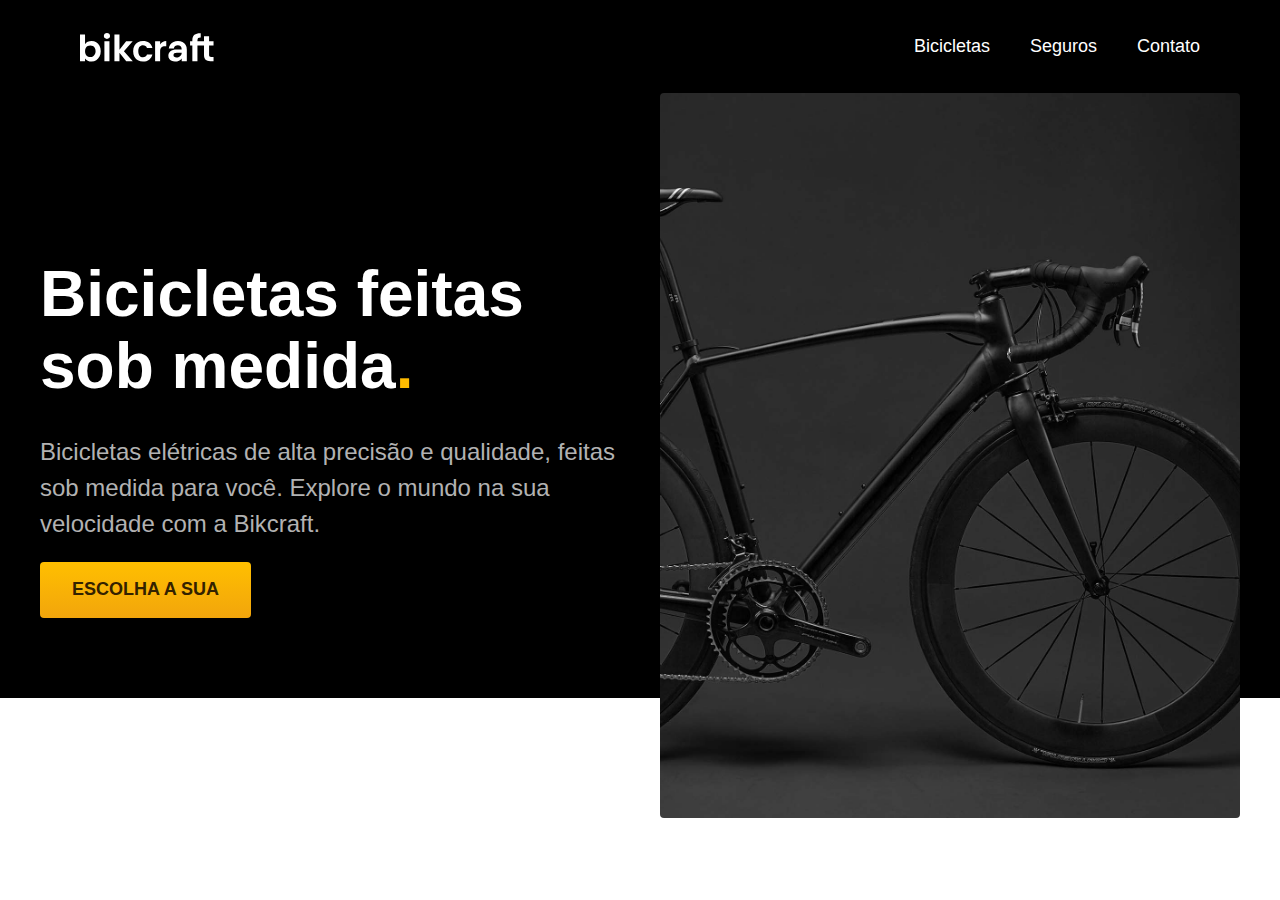
==== index.html @ e3d9d518 "bikraft" ====
<!DOCTYPE html>
<html lang="pt-br">
<head>
  <meta charset="UTF-8">
  <meta http-equiv="X-UA-Compatible" content="IE=edge">
  <meta name="viewport" content="width=device-width, initial-scale=1.0">
  <meta name="description" content="Bicicletas elétricas de alta precisão e qualidade feitas sob medida para o cliente. Explore o mundo e sua velocidade com a Bikraft.">
  <link rel="stylesheet" href="css/style.css">
  <title>Bikcraft - Bicicletas Elétricas</title>
</head>
<body>

   <header class="header-bg"> <!--Tag fora para completar o backgroud, ou seja, pintar toda a tela na parte de trás, com o backgroud se expandindo de ponta a ponta -->
    <div class="header"> <!--Tag dentro para "segurar" o container-->
      <a href="./">
        <img src="img/bikcraft.svg" alt="Bikcraft">
      </a>
      <nav aria-label="primaria">
        <ul class="header-menu">
          <li><a href="./bicicletas.html">Bicicletas</a></li>
          <li><a href="./seguros.html">Seguros</a></li>
          <li><a href="./contato.html">Contato</a></li>
        </ul>
      </nav>
    </div>
  </header>
  
  <main class="introducao-bg">
    <div class="introducao">
      <div class="introducao-conteudo">
        <h1>Bicicletas feitas sob medida<span>.</span></h1>
        <p>Bicicletas elétricas de alta precisão e qualidade, feitas sob medida para você. Explore o mundo na sua velocidade com a Bikcraft.</p>
        <a href="bicicletas.html">Escolha a sua</a>
      </div>
      <div>
          <img src="img/fotos/introducao.jpg" alt="Bicicleta elétrica preta">
      </div>


    </div>

  </main>
</body>
</html>
---- css/style.css ----
@import './header.css';
@import './intro.css';

:root {
  --c00: #ffffff;
  --c01: #F7F7F7;
  --c02: #EDEDED;
  --c03: #DEDEDE;
  --c04: #CCCCCC;
  --c05: #b2b2b2;
  --c06: #9c9c9c;
  --c07: #717171;
  --c08: #595959;
  --c09: #404040;
  --c10: #2E2E2E;
  --c11: #111111;
  --c12: #000000;
  --p01: #FFBB00;
  --p02: #E4A30B;
  --p03: #a66f00;
  --p04: #664400;
  --p05: #332200;
}

* {
  margin: 0px;
  font-family: Arial, Helvetica, sans-serif;
}

ul {
  padding: 0px;
  list-style: none;
}

a {
  text-decoration: none;
  color: inherit; /*vai herdar a cor do elemento pai*/
}

img {
  max-width: 100%;
  display: block;
}

h1, ul, p {
  margin: 0px;
}
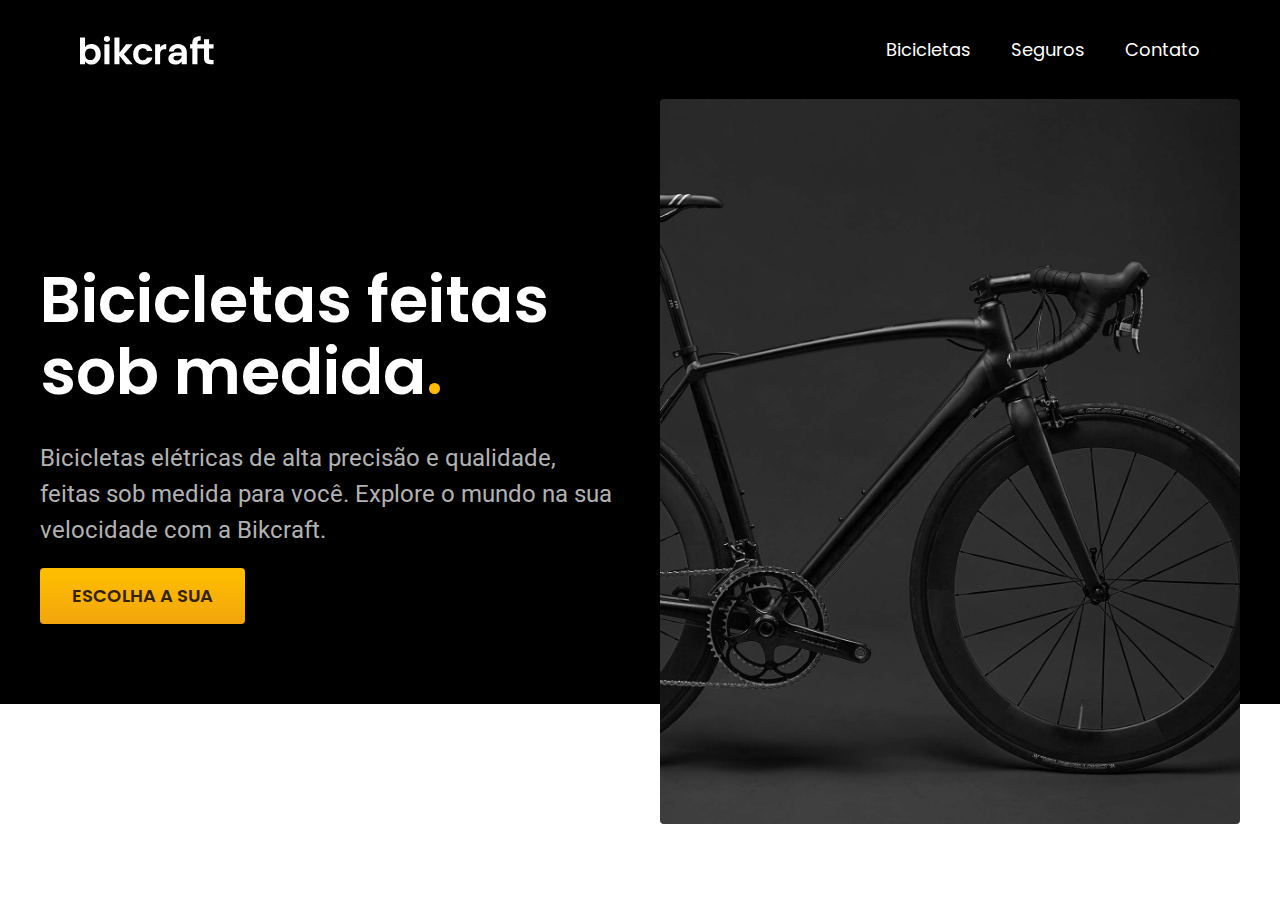
==== commit 219f419c: "hj" ====
--- a/index.html
+++ b/index.html
@@ -6,6 +6,9 @@
   <meta name="viewport" content="width=device-width, initial-scale=1.0">
   <meta name="description" content="Bicicletas elétricas de alta precisão e qualidade feitas sob medida para o cliente. Explore o mundo e sua velocidade com a Bikraft.">
   <link rel="stylesheet" href="css/style.css">
+  <link rel="preconnect" href="https://fonts.googleapis.com">
+  <link rel="preconnect" href="https://fonts.gstatic.com" crossorigin>
+  <link href="https://fonts.googleapis.com/css2?family=Poppins:wght@400;600&family=Roboto:wght@400;500&display=swap" rel="stylesheet">
   <title>Bikcraft - Bicicletas Elétricas</title>
 </head>
 <body>
@@ -16,7 +19,7 @@
         <img src="img/bikcraft.svg" alt="Bikcraft">
       </a>
       <nav aria-label="primaria">
-        <ul class="header-menu">
+        <ul class="header-menu cor-0">
           <li><a href="./bicicletas.html">Bicicletas</a></li>
           <li><a href="./seguros.html">Seguros</a></li>
           <li><a href="./contato.html">Contato</a></li>
@@ -28,9 +31,9 @@
   <main class="introducao-bg">
     <div class="introducao">
       <div class="introducao-conteudo">
-        <h1>Bicicletas feitas sob medida<span>.</span></h1>
-        <p>Bicicletas elétricas de alta precisão e qualidade, feitas sob medida para você. Explore o mundo na sua velocidade com a Bikcraft.</p>
-        <a href="bicicletas.html">Escolha a sua</a>
+        <h1 class="texto-grande cor-0">Bicicletas feitas sob medida<span class="cor-p1">.</span></h1>
+        <p class="texto-medio cor-5">Bicicletas elétricas de alta precisão e qualidade, feitas sob medida para você. Explore o mundo na sua velocidade com a Bikcraft.</p>
+        <a href="bicicletas.html" class="botao">Escolha a sua</a>
       </div>
       <div>
           <img src="img/fotos/introducao.jpg" alt="Bicicleta elétrica preta">
--- a/css/style.css
+++ b/css/style.css
@@ -1,47 +1,10 @@
-@import './header.css';
-@import './intro.css';
+@import './global/global.css';
+@import 'global/header.css';
+@import 'utilidades/tipografia.css';
+@import 'utilidades/cores.css';
 
-:root {
-  --c00: #ffffff;
-  --c01: #F7F7F7;
-  --c02: #EDEDED;
-  --c03: #DEDEDE;
-  --c04: #CCCCCC;
-  --c05: #b2b2b2;
-  --c06: #9c9c9c;
-  --c07: #717171;
-  --c08: #595959;
-  --c09: #404040;
-  --c10: #2E2E2E;
-  --c11: #111111;
-  --c12: #000000;
-  --p01: #FFBB00;
-  --p02: #E4A30B;
-  --p03: #a66f00;
-  --p04: #664400;
-  --p05: #332200;
-}
+/*Utilidades*/
+@import 'utilidades/componentes.css';
 
-* {
-  margin: 0px;
-  font-family: Arial, Helvetica, sans-serif;
-}
-
-ul {
-  padding: 0px;
-  list-style: none;
-}
-
-a {
-  text-decoration: none;
-  color: inherit; /*vai herdar a cor do elemento pai*/
-}
-
-img {
-  max-width: 100%;
-  display: block;
-}
-
-h1, ul, p {
-  margin: 0px;
-}+/*Home*/
+@import 'home/intro.css';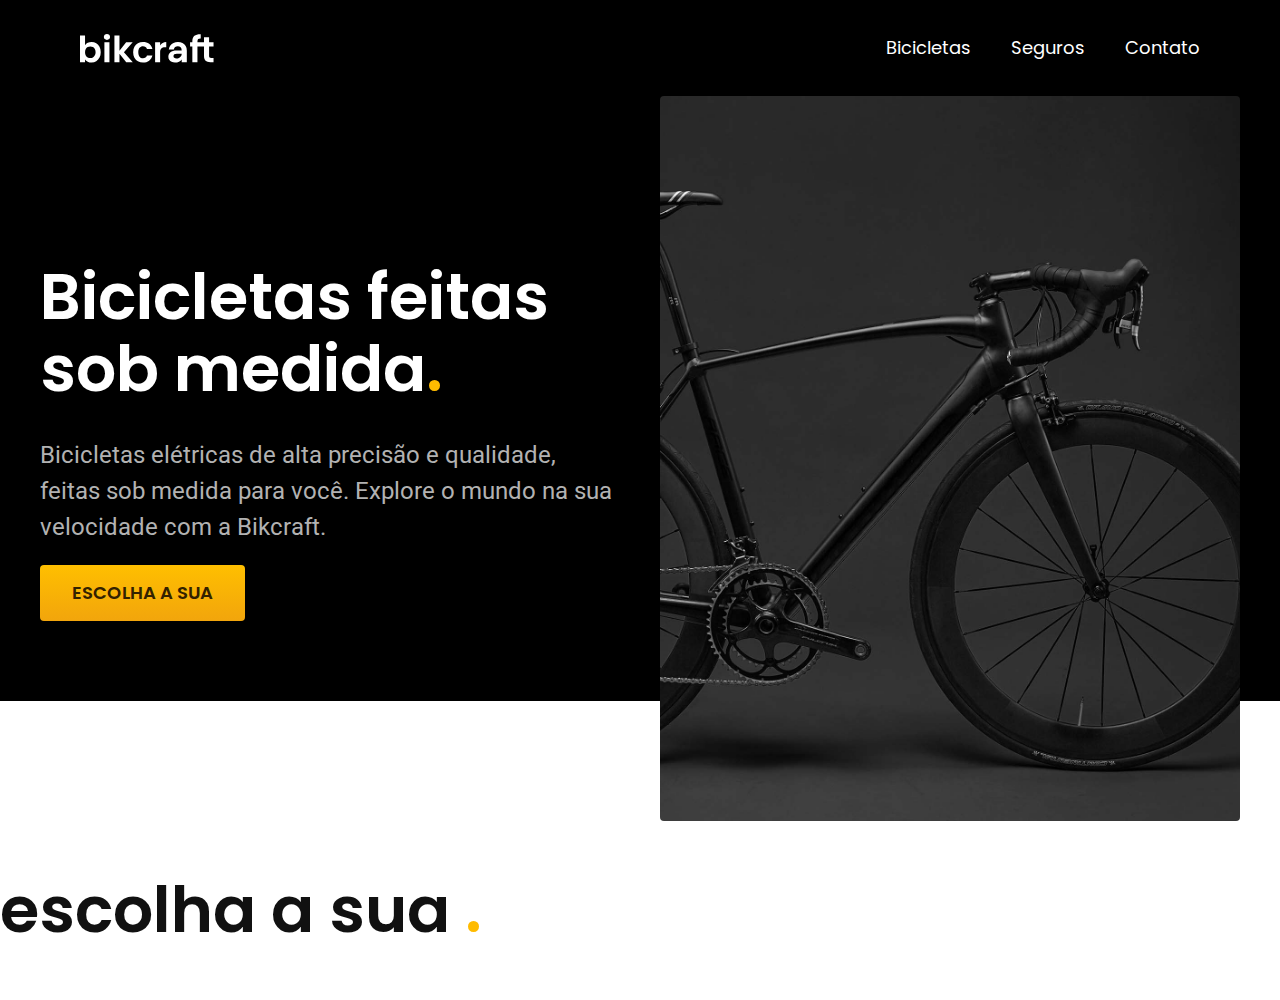
==== commit 3a4e295b: "tipografia utilitaria" ====
--- a/index.html
+++ b/index.html
@@ -19,7 +19,7 @@
         <img src="img/bikcraft.svg" alt="Bikcraft">
       </a>
       <nav aria-label="primaria">
-        <ul class="header-menu cor-0">
+        <ul class="header-menu cor-0 font-1-m">
           <li><a href="./bicicletas.html">Bicicletas</a></li>
           <li><a href="./seguros.html">Seguros</a></li>
           <li><a href="./contato.html">Contato</a></li>
@@ -31,17 +31,18 @@
   <main class="introducao-bg">
     <div class="introducao">
       <div class="introducao-conteudo">
-        <h1 class="texto-grande cor-0">Bicicletas feitas sob medida<span class="cor-p1">.</span></h1>
-        <p class="texto-medio cor-5">Bicicletas elétricas de alta precisão e qualidade, feitas sob medida para você. Explore o mundo na sua velocidade com a Bikcraft.</p>
+        <h1 class="font-1-xxl cor-0">Bicicletas feitas sob medida<span class="cor-p1">.</span></h1>
+        <p class="font-2-l cor-5">Bicicletas elétricas de alta precisão e qualidade, feitas sob medida para você. Explore o mundo na sua velocidade com a Bikcraft.</p>
         <a href="bicicletas.html" class="botao">Escolha a sua</a>
       </div>
       <div>
           <img src="img/fotos/introducao.jpg" alt="Bicicleta elétrica preta">
       </div>
+    </div>
+  </main>
 
-
-    </div>
-
-  </main>
+  <article>
+    <h2 class="font-1-xxl">escolha a sua <span class="cor-p1">.</span></h2>
+  </article>
 </body>
 </html>--- a/css/style.css
+++ b/css/style.css
@@ -1,10 +1,14 @@
 @import './global/global.css';
-@import 'global/header.css';
 @import 'utilidades/tipografia.css';
 @import 'utilidades/cores.css';
+
+@import 'global/header.css';
 
 /*Utilidades*/
 @import 'utilidades/componentes.css';
 
 /*Home*/
-@import 'home/intro.css';+@import 'home/intro.css';
+
+/*Bicicletas*/
+@import 'bicicletas/bibicletaslista.css';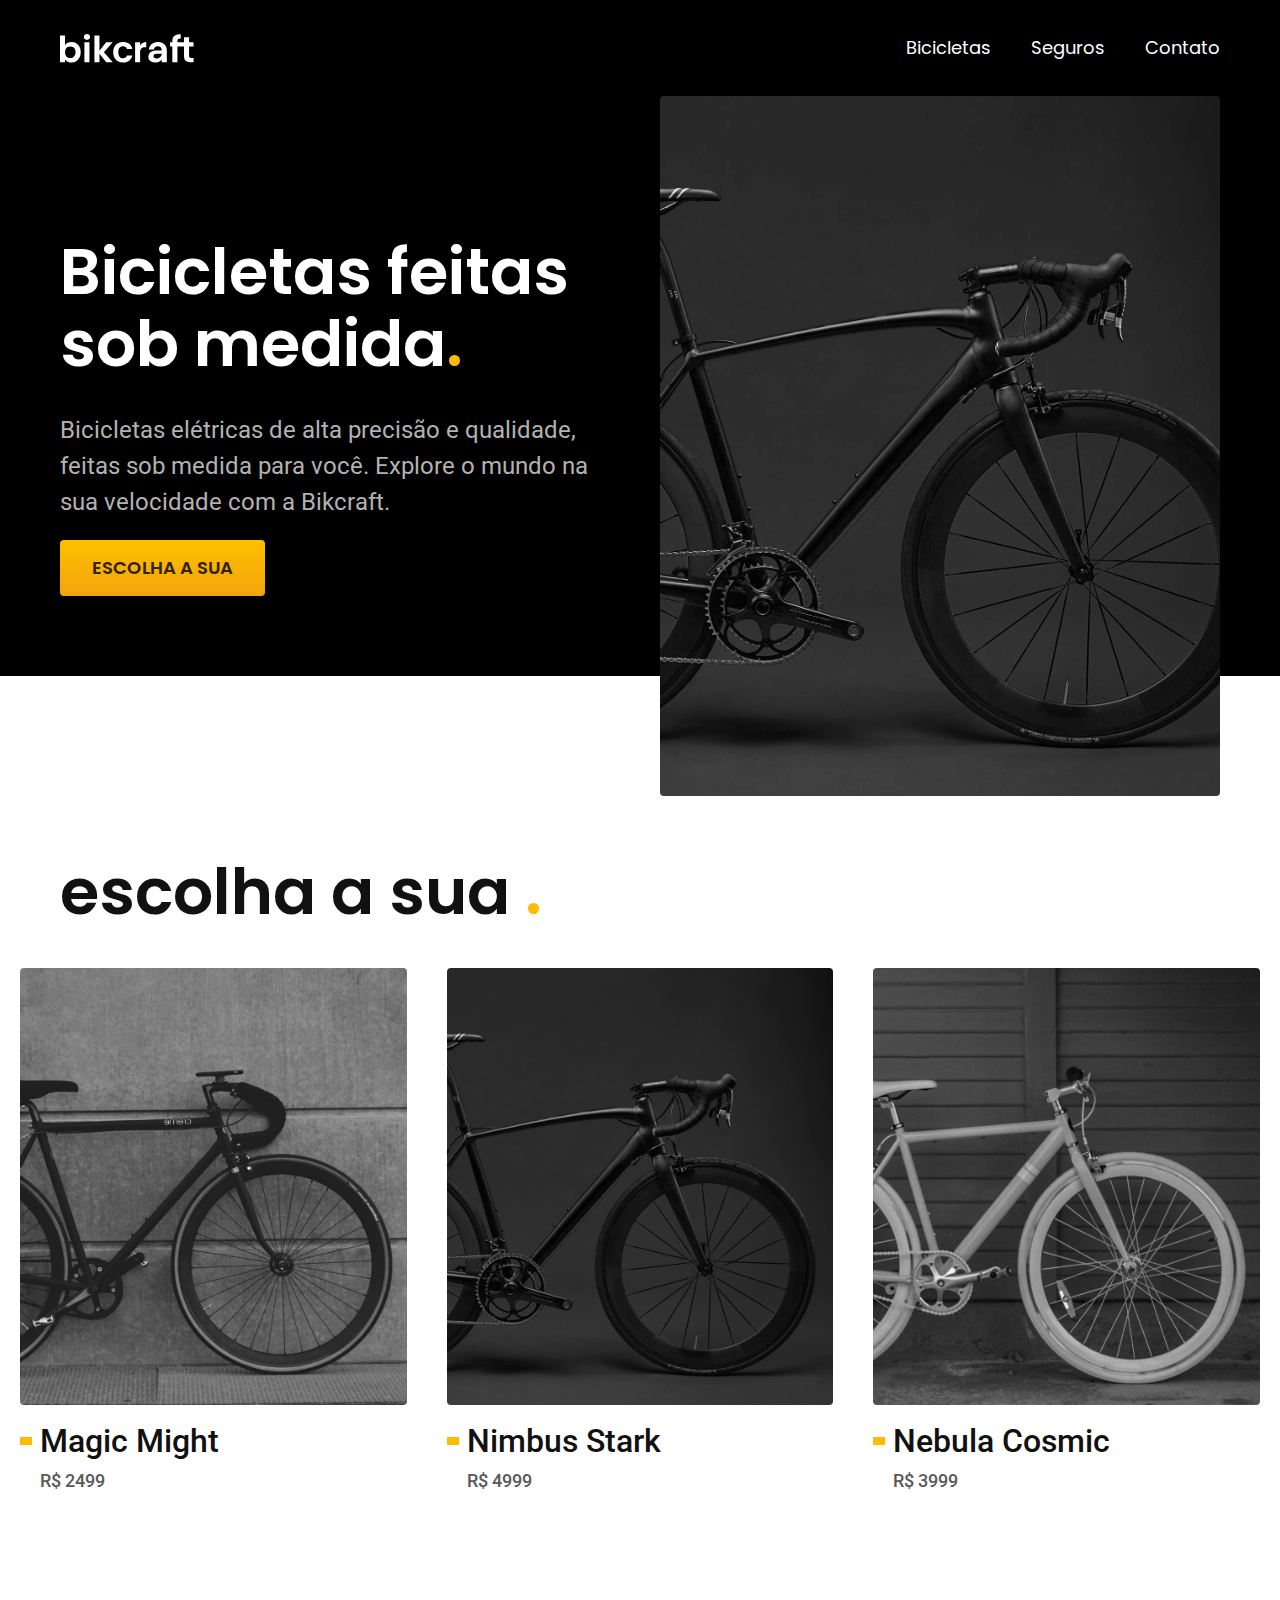
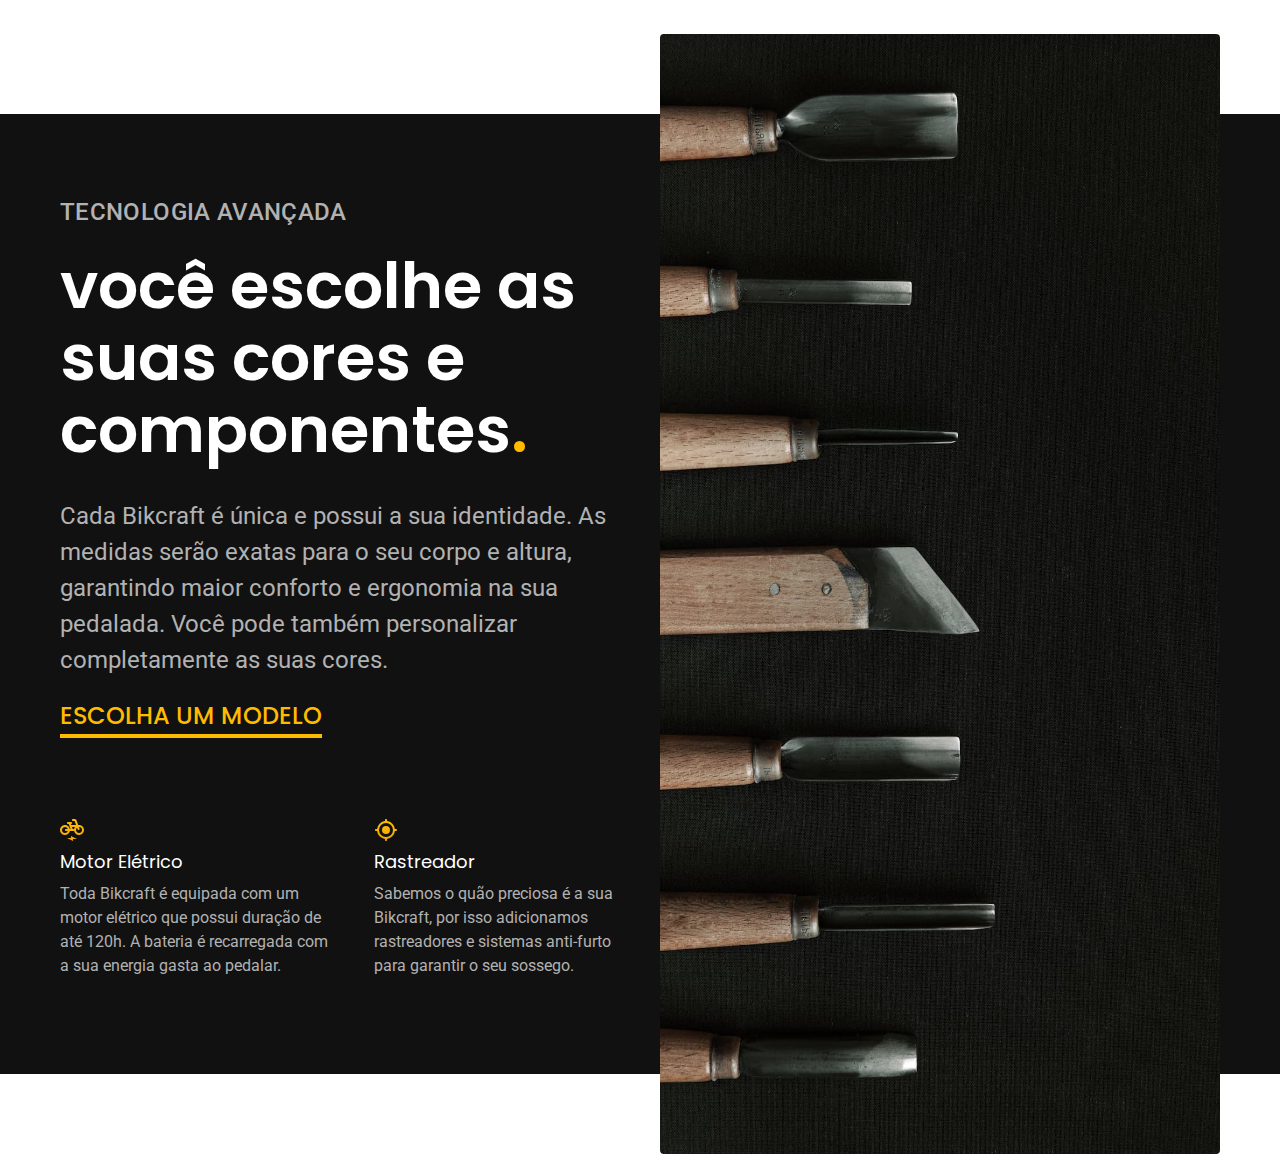
==== commit 8d848020: "index" ====
--- a/index.html
+++ b/index.html
@@ -14,7 +14,7 @@
 <body>
 
    <header class="header-bg"> <!--Tag fora para completar o backgroud, ou seja, pintar toda a tela na parte de trás, com o backgroud se expandindo de ponta a ponta -->
-    <div class="header"> <!--Tag dentro para "segurar" o container-->
+    <div class="header container"> <!--Tag dentro para "segurar" o container-->
       <a href="./">
         <img src="img/bikcraft.svg" alt="Bikcraft">
       </a>
@@ -29,7 +29,7 @@
   </header>
   
   <main class="introducao-bg">
-    <div class="introducao">
+    <div class="introducao container">
       <div class="introducao-conteudo">
         <h1 class="font-1-xxl cor-0">Bicicletas feitas sob medida<span class="cor-p1">.</span></h1>
         <p class="font-2-l cor-5">Bicicletas elétricas de alta precisão e qualidade, feitas sob medida para você. Explore o mundo na sua velocidade com a Bikcraft.</p>
@@ -41,8 +41,57 @@
     </div>
   </main>
 
-  <article>
-    <h2 class="font-1-xxl">escolha a sua <span class="cor-p1">.</span></h2>
+  <article class="bicicletas-lista">
+    <h2 class="container font-1-xxl">escolha a sua <span class="cor-p1">.</span></h2>
+    <ul>
+      <li>
+        <a href="./bicicletas/magic.html">
+          <img src="img/bicicletas/magic-home.jpg" alt="Bicicleta preta">
+          <h3 class="font-1-xl">Magic Might</h3>
+          <span class="font-2-m cor-8">R$ 2499</span>
+        </a>
+      </li>
+      <li>
+        <a href="./bicicletas/nimbus.html">
+          <img src="img/bicicletas/nimbus-home.jpg" alt="Bicicleta cinza">
+          <h3 class="font-1-xl">Nimbus Stark</h3>
+          <span class="font-2-m cor-8">R$ 4999</span>
+        </a>
+      </li>
+      <li>
+        <a href="./bicicletas/nebula.html">
+          <img src="img/bicicletas/nebula-home.jpg" alt="Bicicleta cinza">
+          <h3 class="font-1-xl">Nebula Cosmic</h3>
+          <span class="font-2-m cor-8">R$ 3999</span>
+        </a>
+      </li>
+    </ul>
+  </article>
+
+  <article class="tecnologia-bg">
+    <div class="tecnologia container">
+      <div class="tecnologia-conteudo">
+        <span class="font-2-l-b cor-5">Tecnologia Avançada</span>
+        <h2 class="font-1-xxl cor-0">você escolhe as<br>suas cores e<br>componentes<span class="cor-p1">.</span></h2>
+        <p class="font-2-l cor-5">Cada Bikcraft é única e possui a sua identidade. As medidas serão exatas para o seu corpo e altura, garantindo maior conforto e ergonomia na sua pedalada. Você pode também personalizar completamente as suas cores.</p>
+        <a class="link" href="./bicicletas.html">Escolha um modelo</a>
+        <div class="tecnologia-vantagens">
+          <div>
+            <img src="./img/icones/eletrica.svg" alt="" width="24" height="24">
+            <h3 class="font-1-m cor-0">Motor Elétrico</h3>
+            <p class="font-2-s cor-5">Toda Bikcraft é equipada com um motor elétrico que possui duração de até 120h. A bateria é recarregada com a sua energia gasta ao pedalar.</p>
+          </div>
+          <div>
+            <img src="./img/icones/rastreador.svg" alt="" width="24" height="24">
+            <h3 class="font-1-m cor-0">Rastreador</h3>
+            <p class="font-2-s cor-5">Sabemos o quão preciosa é a sua Bikcraft, por isso adicionamos rastreadores e sistemas anti-furto para garantir o seu sossego.</p>
+          </div>
+        </div>
+      </div>
+      <div class="tecnologia-imagem">
+        <img src="./img/fotos/tecnologia.jpg" alt="" width="700" height="1120">
+      </div>
+    </div>
   </article>
 </body>
 </html>--- a/css/style.css
+++ b/css/style.css
@@ -9,6 +9,7 @@
 
 /*Home*/
 @import 'home/intro.css';
+@import 'home/tecnologia.css';
 
 /*Bicicletas*/
-@import 'bicicletas/bibicletaslista.css';+@import 'bicicletas/bibicletas-lista.css';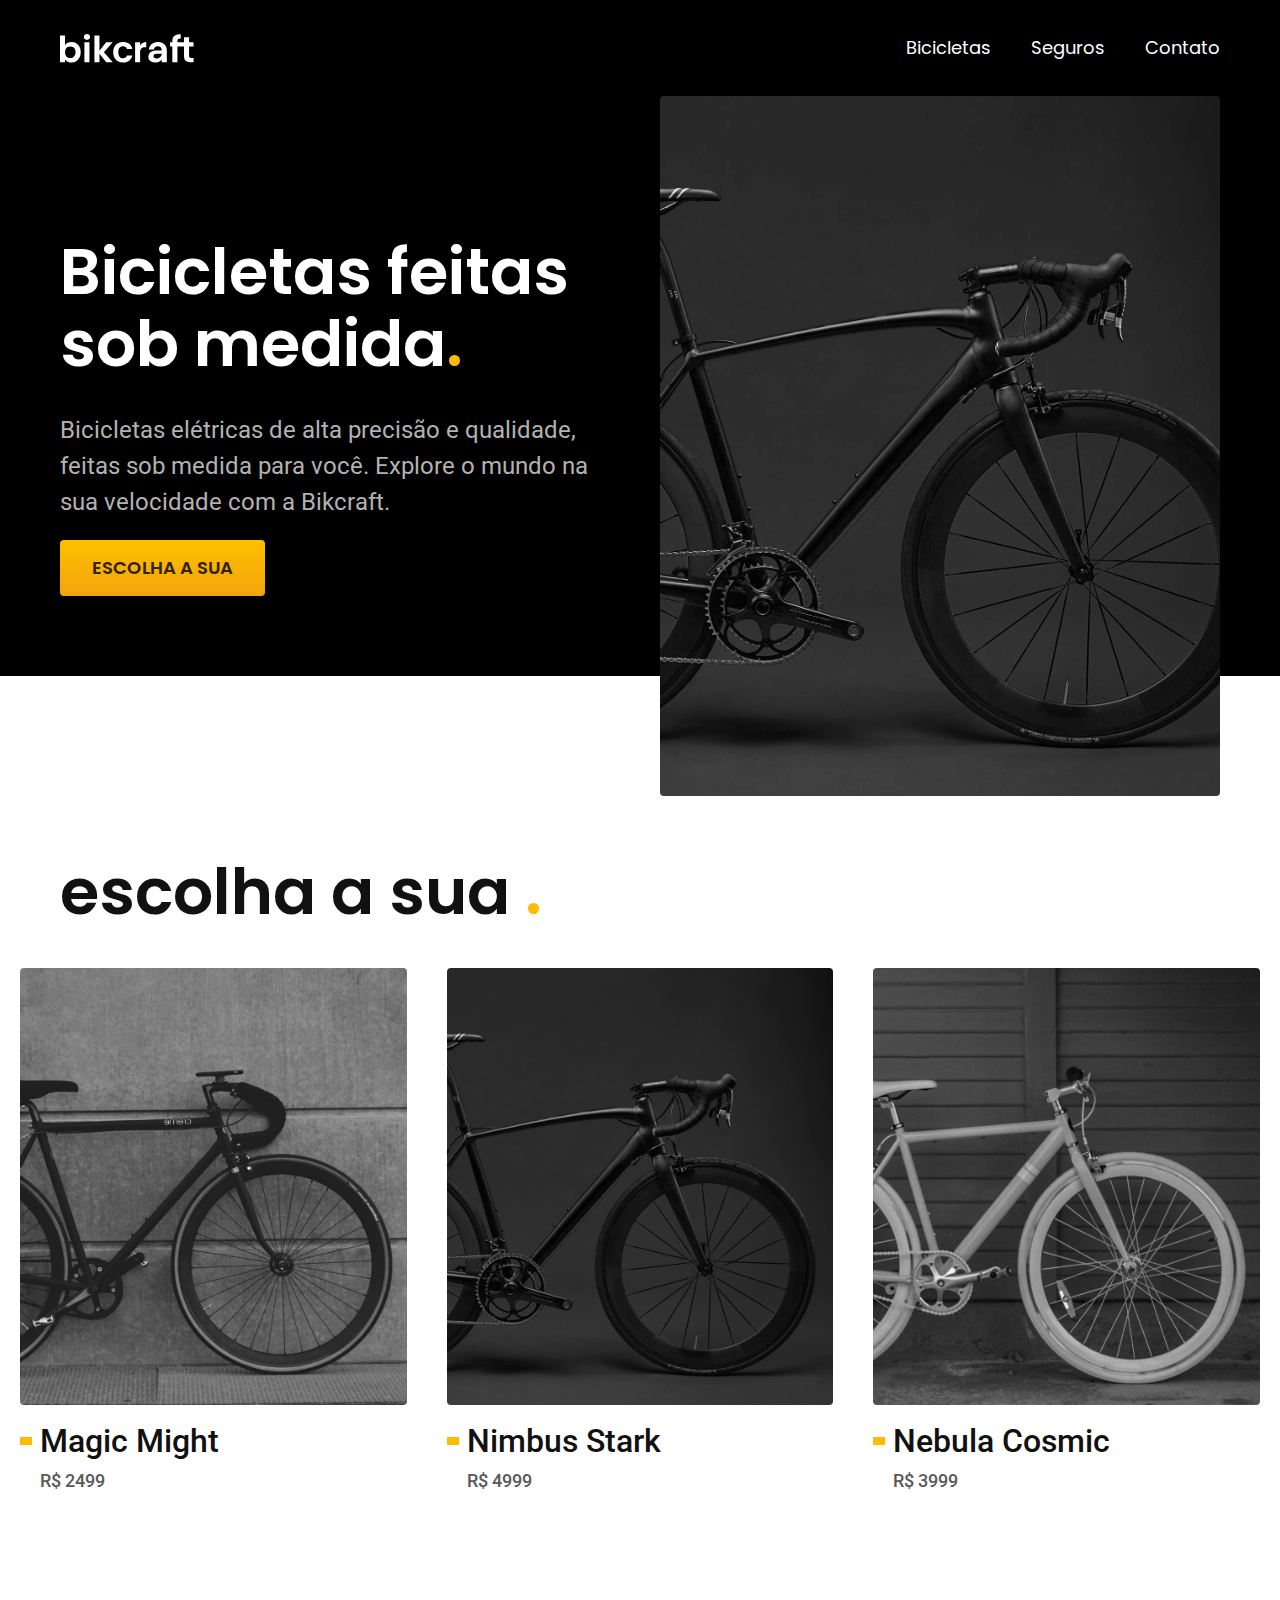
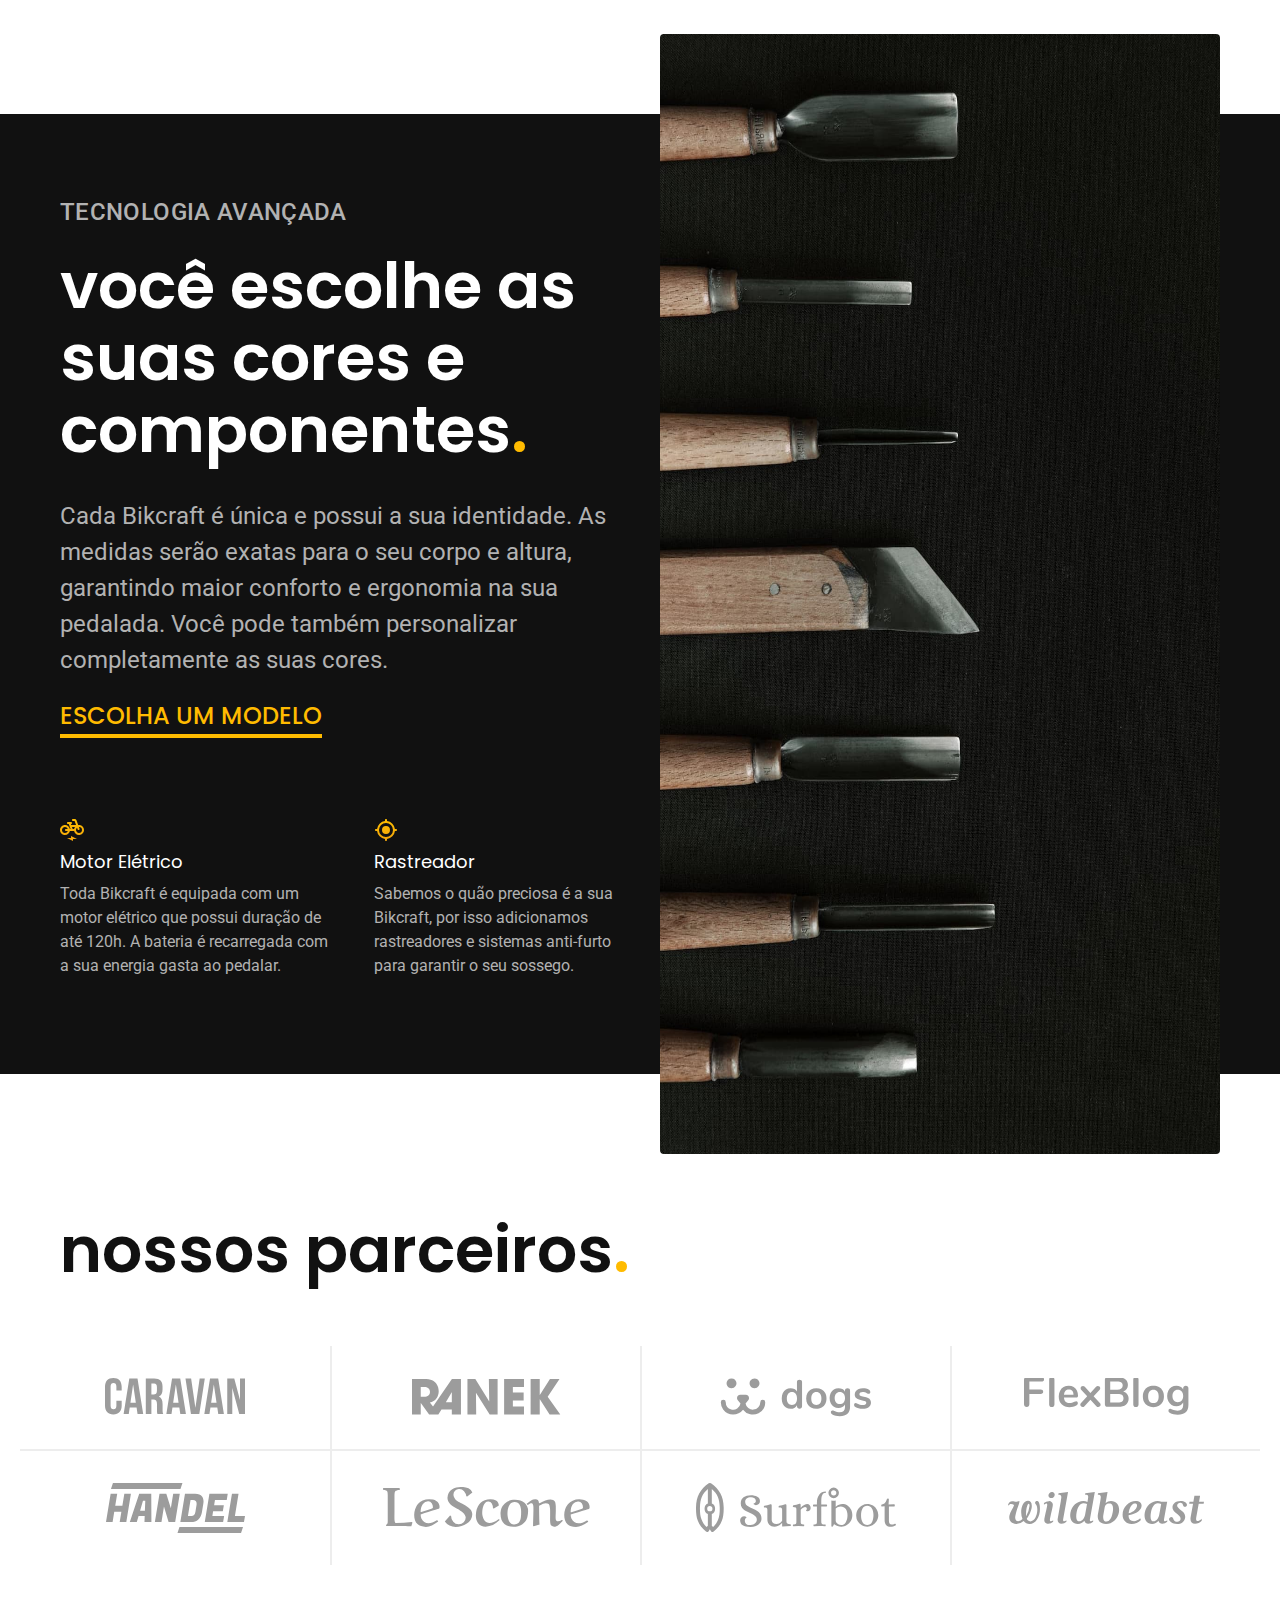
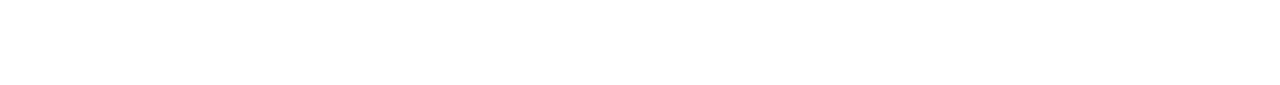
==== commit 23950003: "seção parceiros" ====
--- a/index.html
+++ b/index.html
@@ -93,5 +93,19 @@
       </div>
     </div>
   </article>
+
+  <section class="parceiros" aria-label="Nossos parceiros">
+    <h2 class="container font-1-xxl">nossos parceiros<span class="cor-p1">.</span></h2>
+    <ul>
+      <li><img src="img/parceiros/caravan.svg" alt="caravan"></li>
+      <li><img src="img/parceiros/ranek.svg" alt="ranek"></li>
+      <li><img src="img/parceiros/dogs.svg" alt="dogs"></li>
+      <li><img src="img/parceiros/flexblog.svg" alt="flexblog"></li>
+      <li><img src="img/parceiros/handel.svg" alt="handel"></li>
+      <li><img src="img/parceiros/lescone.svg" alt="lescone"></li>
+      <li><img src="img/parceiros/surfbot.svg" alt="surfbot"></li>
+      <li><img src="img/parceiros/wildbeast.svg" alt="wildbeast"></li>
+    </ul>
+  </section>
 </body>
 </html>--- a/css/style.css
+++ b/css/style.css
@@ -10,6 +10,7 @@
 /*Home*/
 @import 'home/intro.css';
 @import 'home/tecnologia.css';
+@import 'home/parceiros.css';
 
 /*Bicicletas*/
 @import 'bicicletas/bibicletas-lista.css';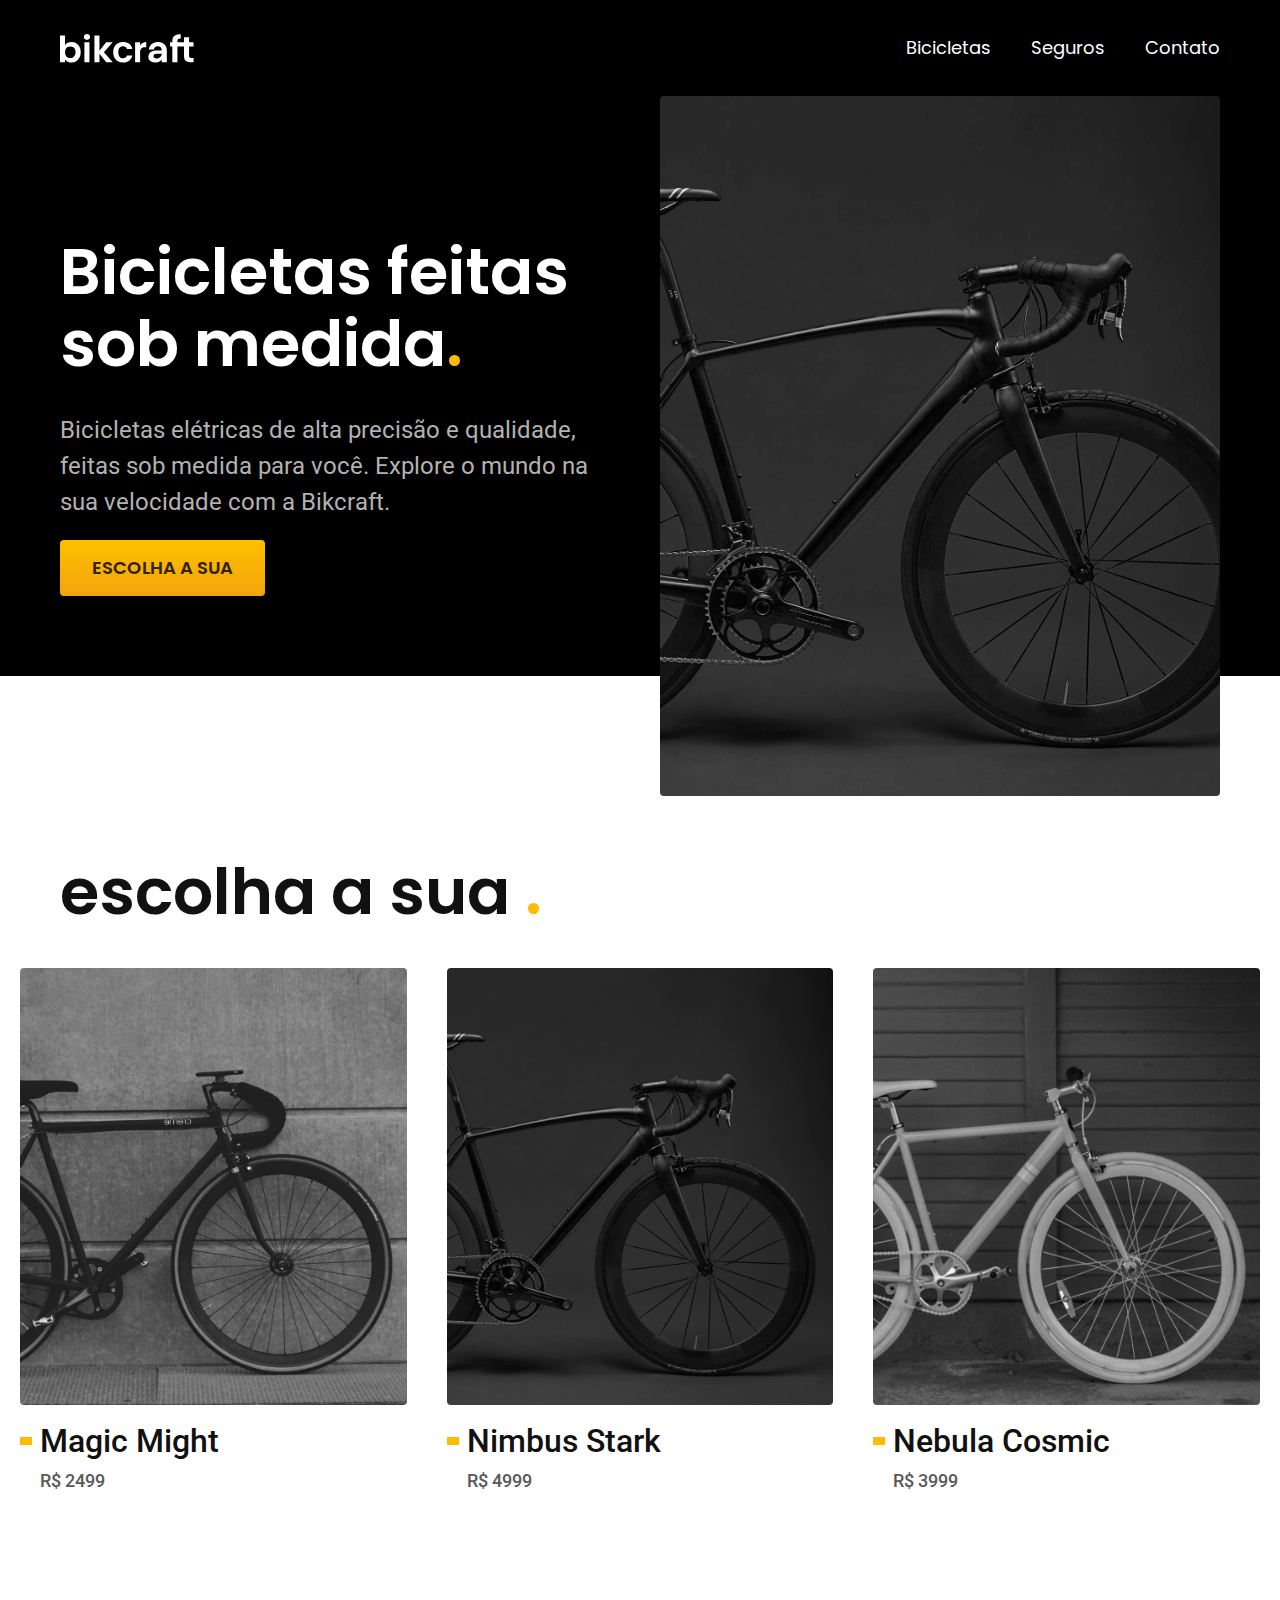
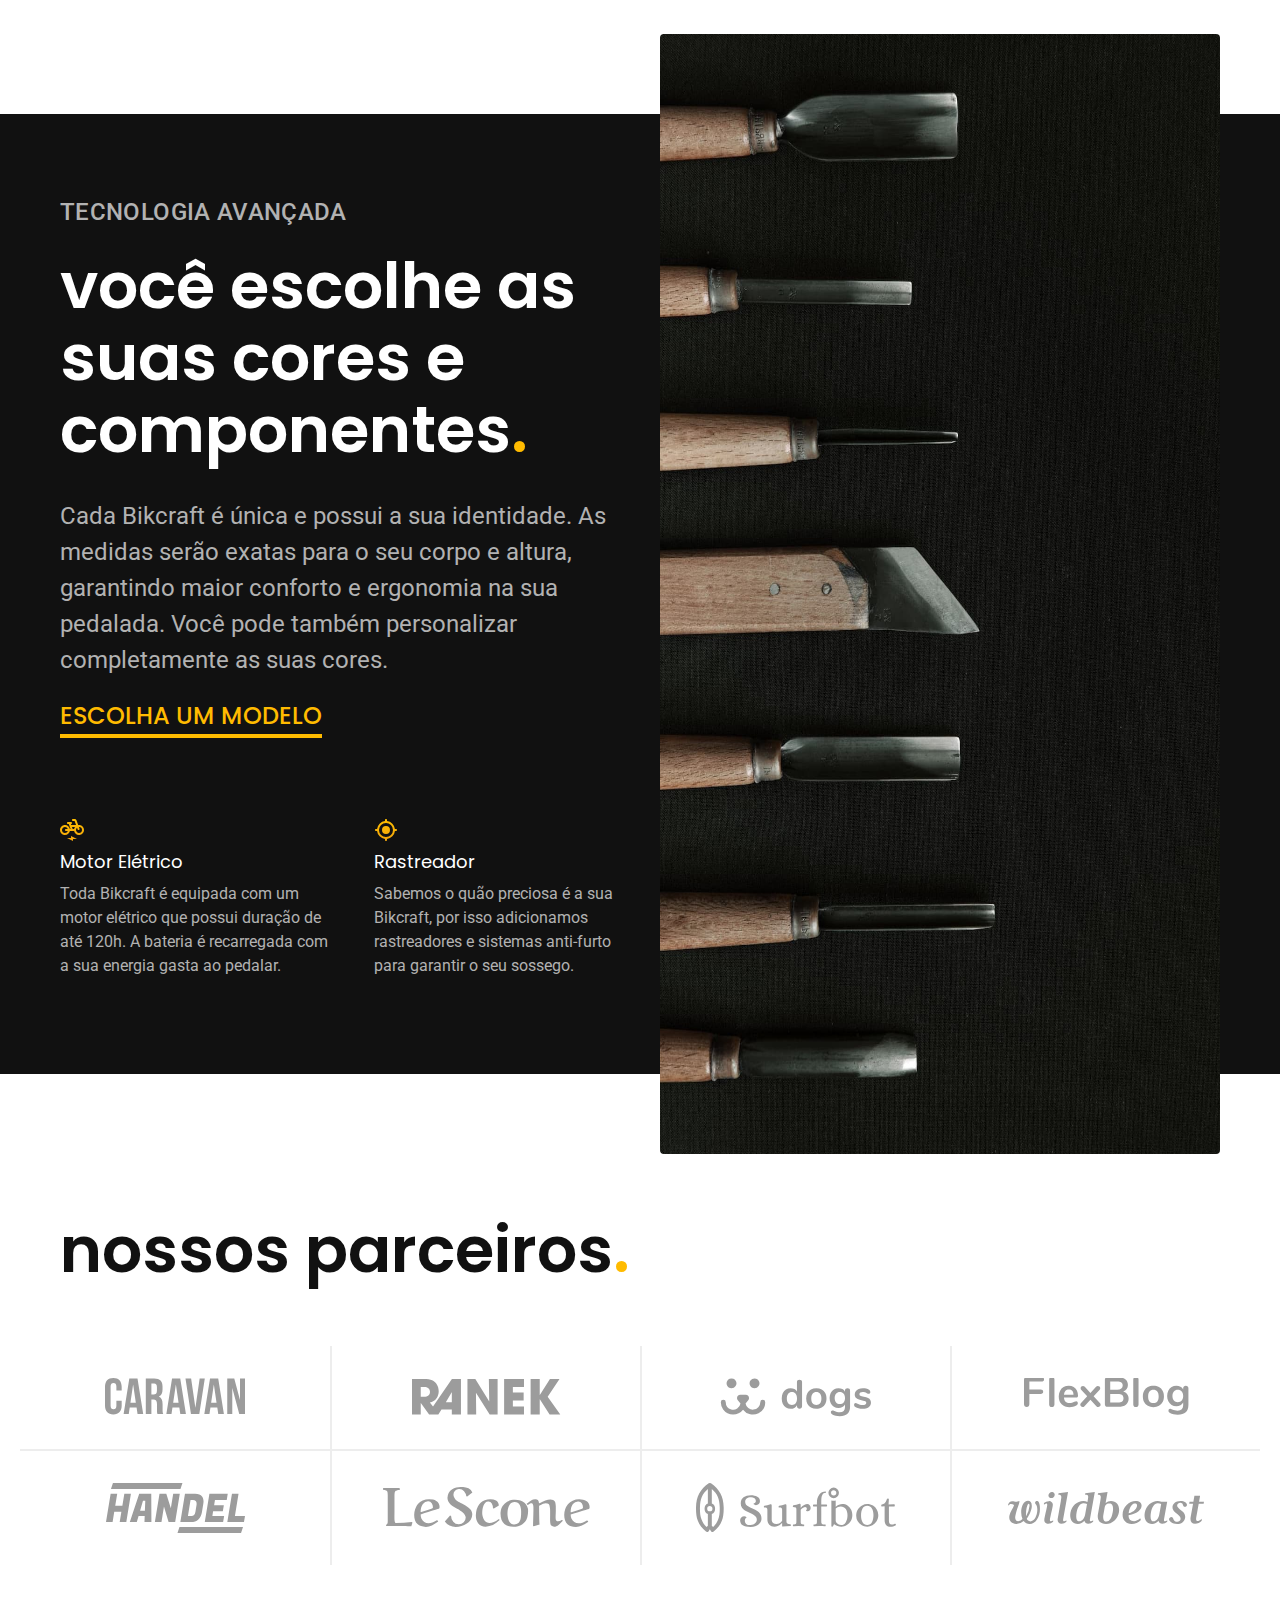
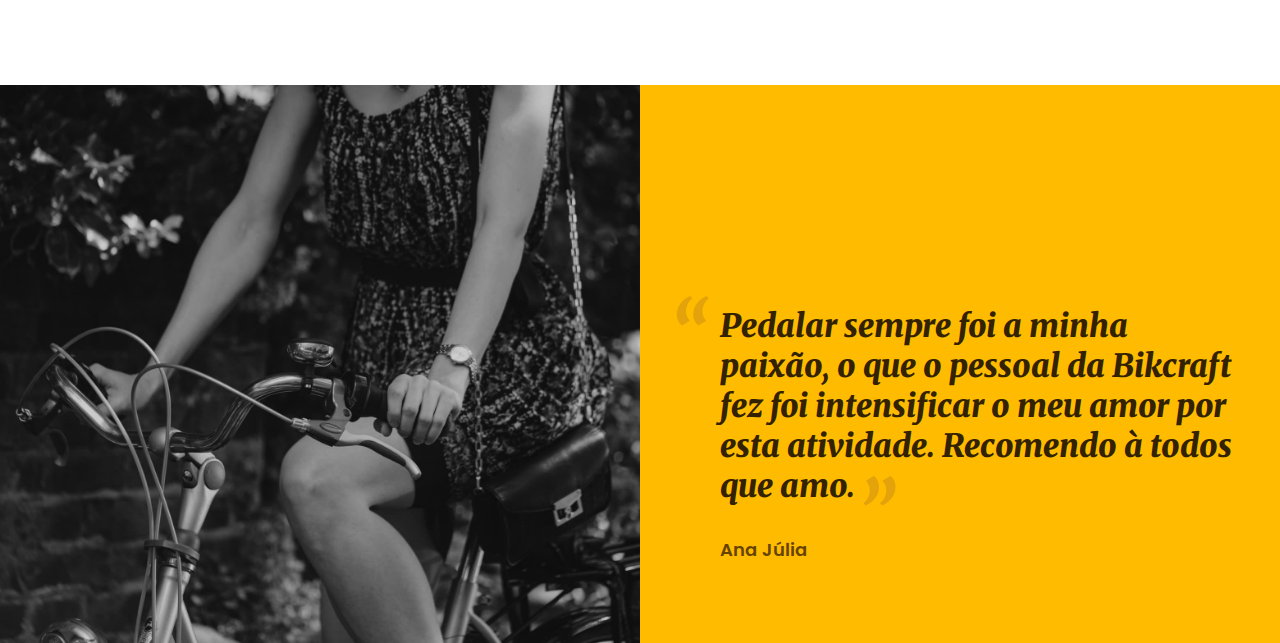
==== commit 384497ca: "depoimento" ====
--- a/index.html
+++ b/index.html
@@ -8,7 +8,7 @@
   <link rel="stylesheet" href="css/style.css">
   <link rel="preconnect" href="https://fonts.googleapis.com">
   <link rel="preconnect" href="https://fonts.gstatic.com" crossorigin>
-  <link href="https://fonts.googleapis.com/css2?family=Poppins:wght@400;600&family=Roboto:wght@400;500&display=swap" rel="stylesheet">
+  <link href="https://fonts.googleapis.com/css2?family=Merriweather:ital,wght@1,900&family=Poppins:wght@400;600&family=Roboto:wght@400;500&display=swap" rel="stylesheet">
   <title>Bikcraft - Bicicletas Elétricas</title>
 </head>
 <body>
@@ -107,5 +107,17 @@
       <li><img src="img/parceiros/wildbeast.svg" alt="wildbeast"></li>
     </ul>
   </section>
+
+  <section class="depoimento" aria-label="Depoimento">
+    <div>
+      <img src="img/fotos/depoimento.jpg" alt="pessoa pedalando uma bicicleta bikraft">
+    </div>
+    <div class="depoimento-conteudo">
+      <blockquote class="font-1-xl cor-p5">
+        <p>Pedalar sempre foi a minha paixão, o que o pessoal da Bikcraft fez foi intensificar o meu amor por esta atividade. Recomendo à todos que amo.</p>
+      </blockquote>
+      <span class="font-1-m-b cor-p4">Ana Júlia</span>
+    </div>
+  </section>
 </body>
 </html>--- a/css/style.css
+++ b/css/style.css
@@ -11,6 +11,7 @@
 @import 'home/intro.css';
 @import 'home/tecnologia.css';
 @import 'home/parceiros.css';
+@import 'home/depoimento.css';
 
 /*Bicicletas*/
 @import 'bicicletas/bibicletas-lista.css';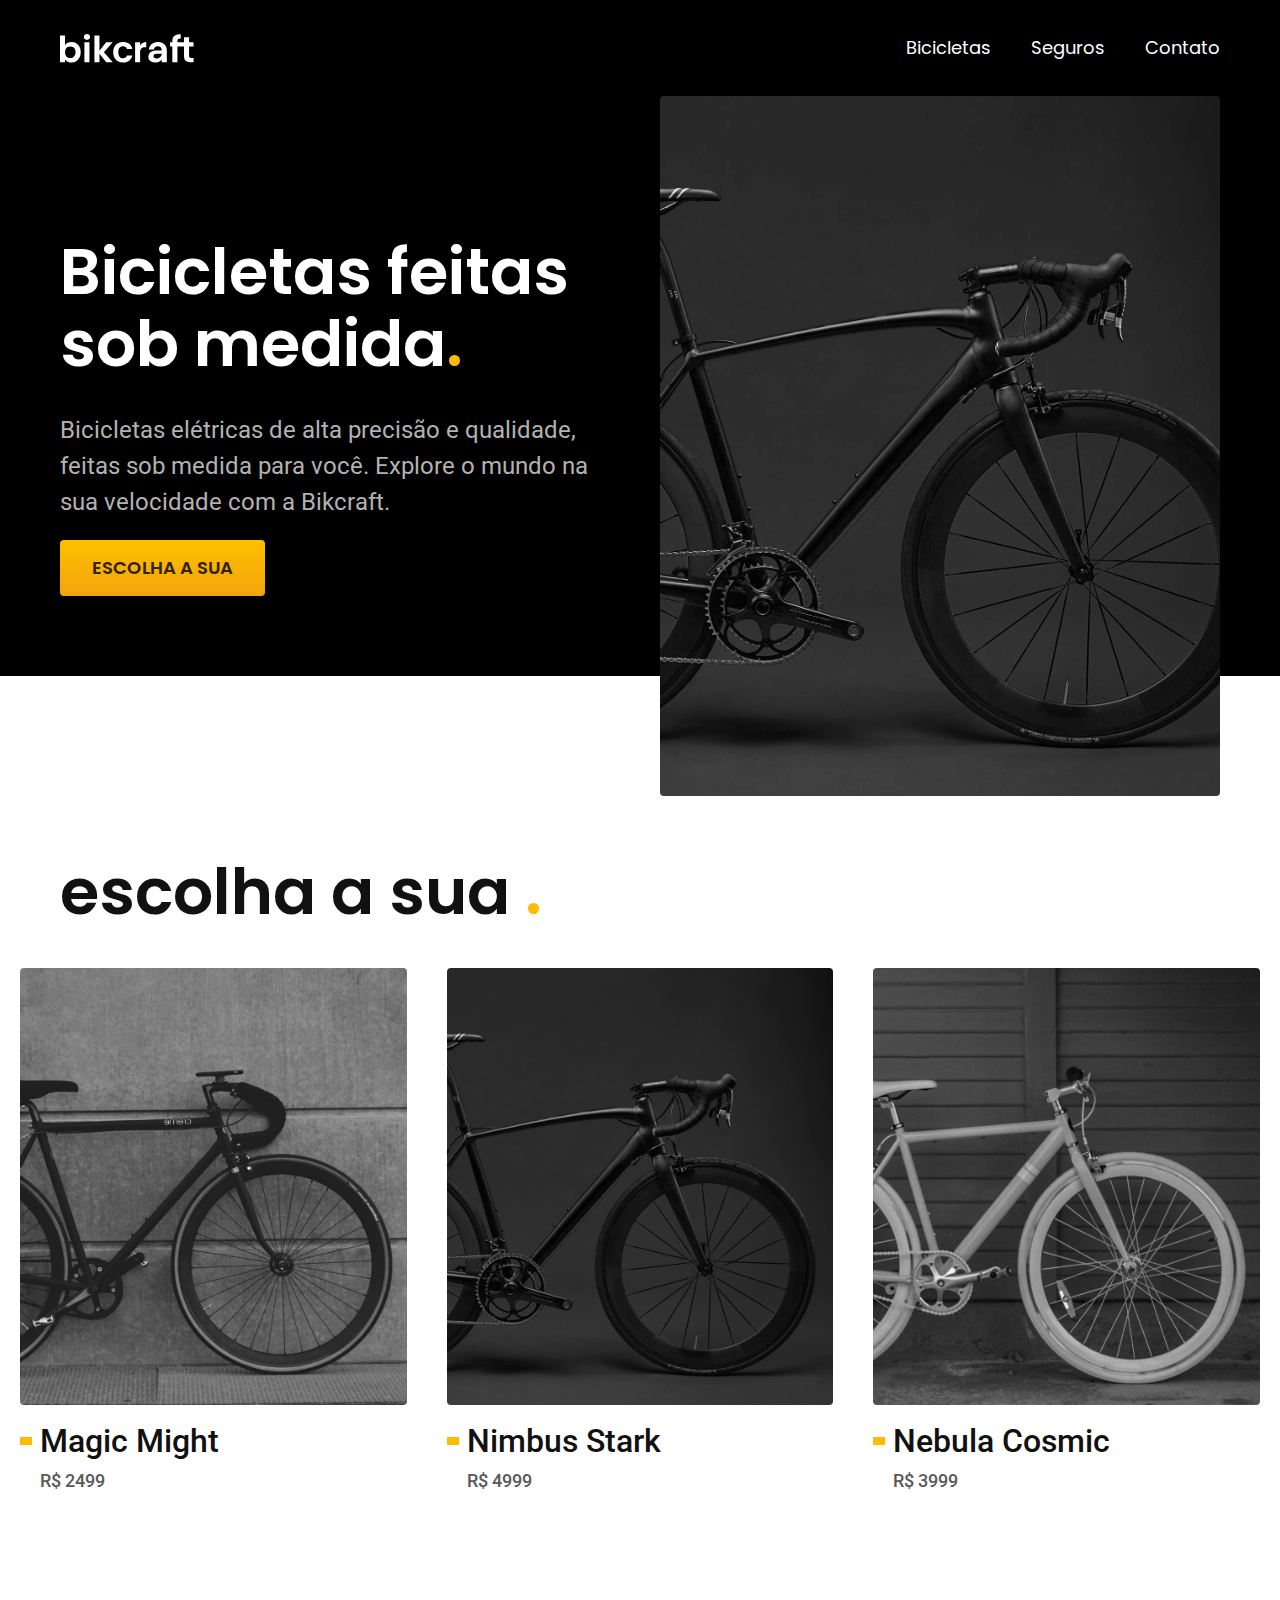
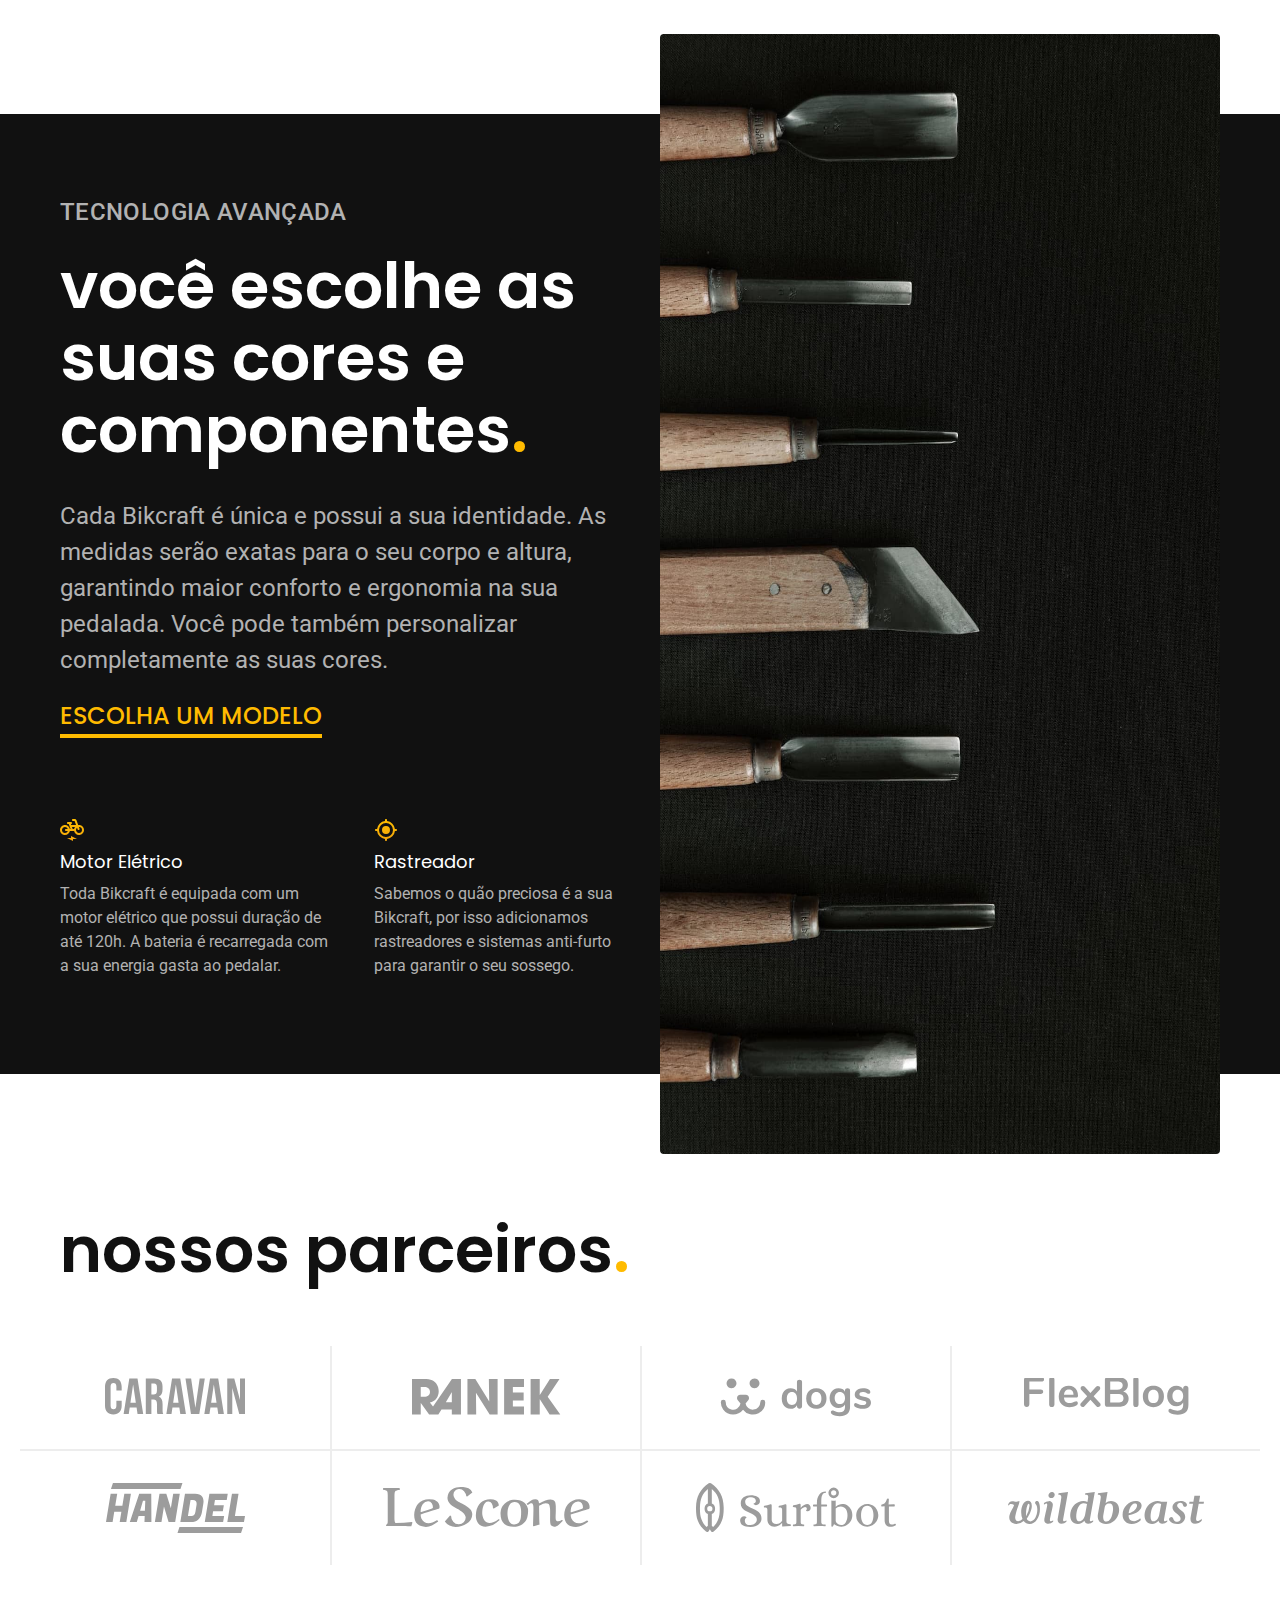
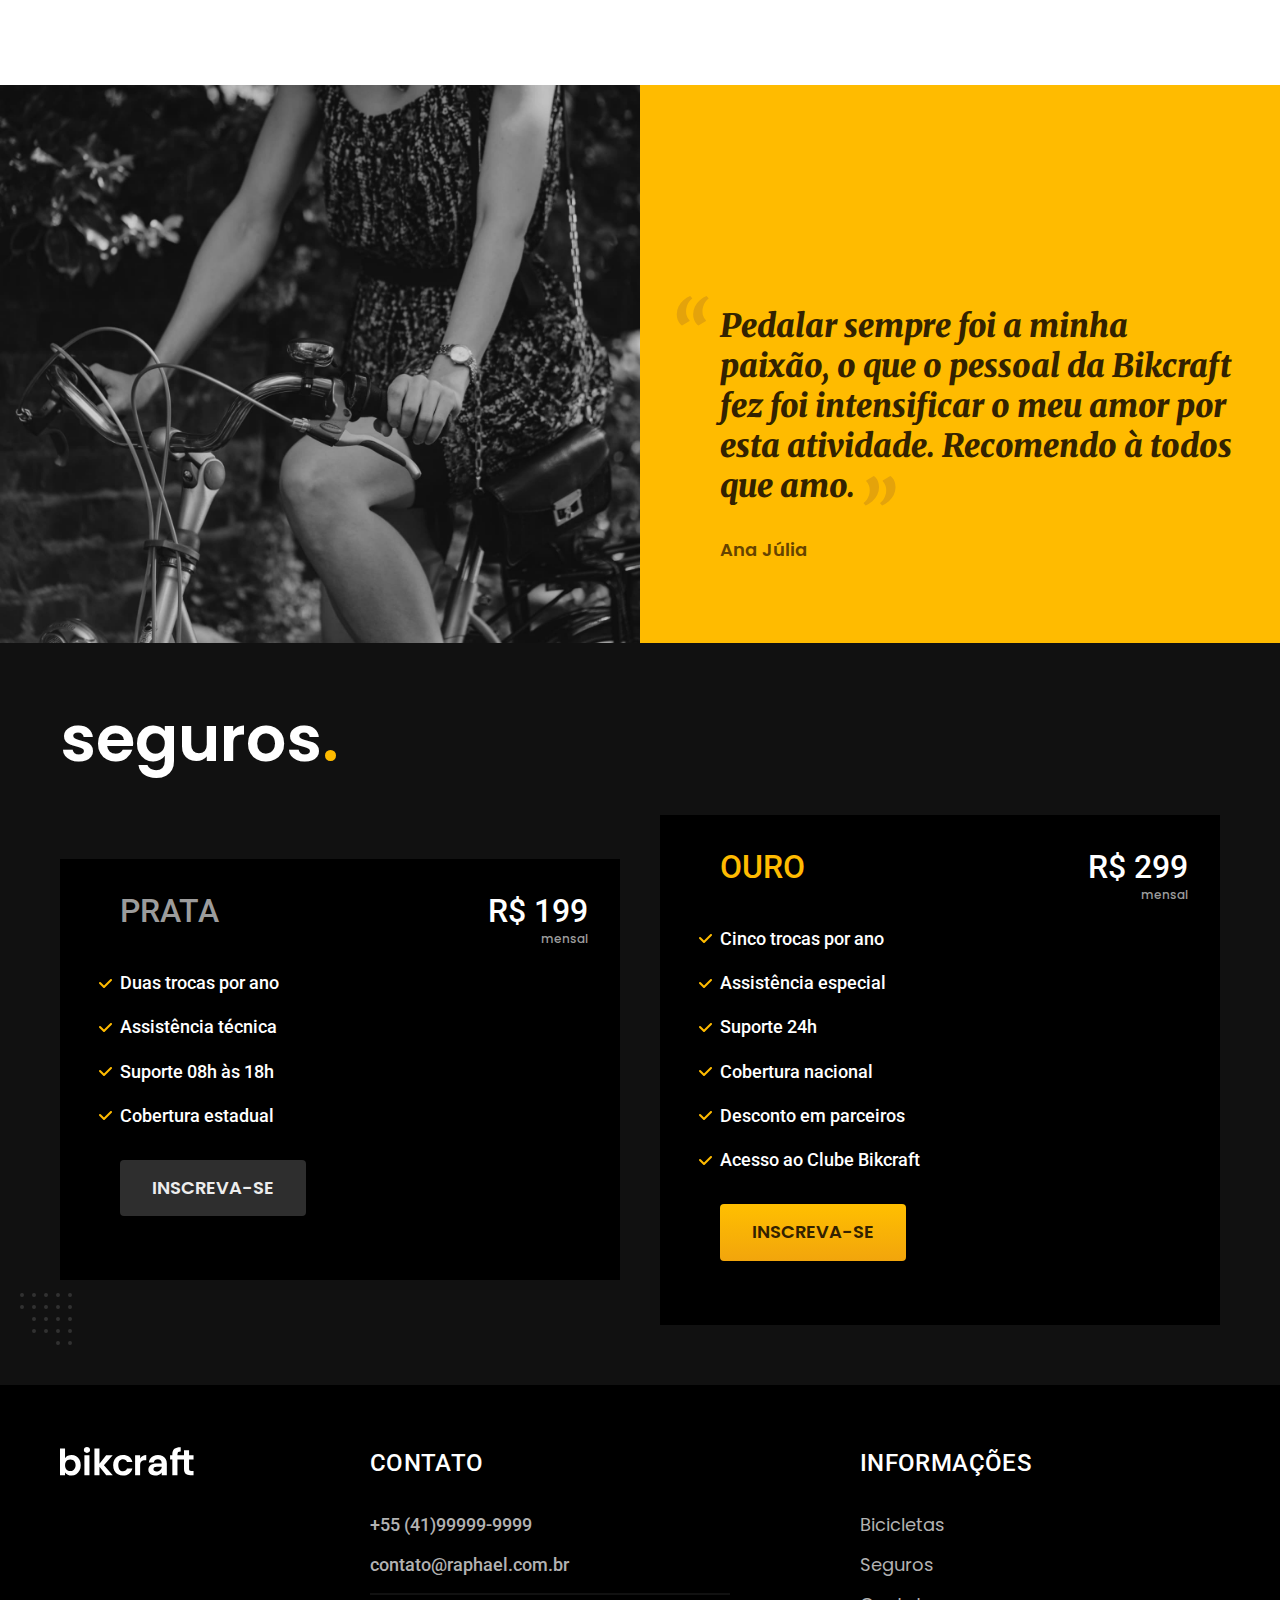
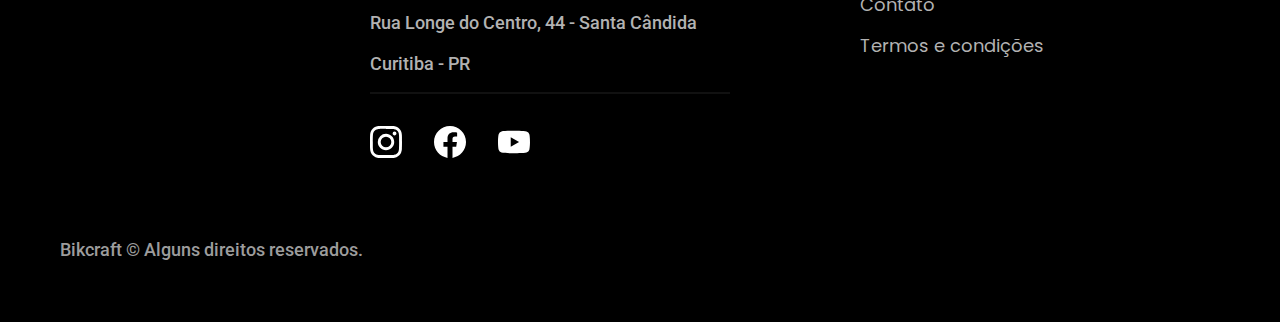
==== commit a79b1c69: "primeira página" ====
--- a/index.html
+++ b/index.html
@@ -119,5 +119,75 @@
       <span class="font-1-m-b cor-p4">Ana Júlia</span>
     </div>
   </section>
+
+  <article class="seguros-bg">
+    <div class="seguros container">
+      <h2 class="font-1-xxl cor-0">seguros<span class="cor-p1">.</span></h2>
+      <div class="seguros-item">
+        <h3 class="font-1-xl cor-6">PRATA</h3>
+        <span class="font-1-xl cor-0">R$ 199 <span class="font-1-xs cor-6">mensal</span></span>
+        <ul class="font-2-m cor-0">
+          <li>Duas trocas por ano</li>
+          <li>Assistência técnica</li>
+          <li>Suporte 08h às 18h</li>
+          <li>Cobertura estadual</li>
+        </ul>
+        <a class="botao secundario" href="./orcamento.html?tipo=seguro&produto=prata">Inscreva-se</a>
+      </div>
+      <div class="seguros-item">
+        <h3 class="font-1-xl cor-p1">OURO</h3>
+        <span class="font-1-xl cor-0">R$ 299 <span class="font-1-xs cor-6">mensal</span></span>
+        <ul class="font-2-m cor-0">
+          <li>Cinco trocas por ano</li>
+          <li>Assistência especial</li>
+          <li>Suporte 24h</li>
+          <li>Cobertura nacional</li>
+          <li>Desconto em parceiros</li>
+          <li>Acesso ao Clube Bikcraft</li>
+        </ul>
+        <a class="botao" href="./orcamento.html?tipo=seguro&produto=ouro">Inscreva-se</a>
+      </div>
+    </div>
+  </article>
+
+  <footer class="footer-bg">
+    <div class="footer container">
+      <img src="img/bikcraft.svg" alt="Bikraft">
+      <div class="footer-contato">
+        <h3 class="font-2-l-b cor-0">Contato</h3>
+        <ul class="font-2-m cor-5">
+          <li><a href="tel:+5541999999999">+55 (41)99999-9999</a></li>
+          <li><a href="mailto:contato@raphael.com.br">contato@raphael.com.br</a></li>
+          <li>Rua Longe do Centro, 44 - Santa Cândida</li>
+          <li>Curitiba - PR</li>
+        </ul>
+        <div class="footer-redes">
+          <a href="./">
+            <img src="img/redes/instagram.svg" alt="Instagram">
+          </a>
+          <a href="./">
+            <img src="img/redes/facebook.svg" alt="Facebook">
+          </a>
+          <a href="./">
+            <img src="img/redes/youtube.svg" alt="youtube">
+          </a>
+        </div>
+      </div>
+      <div class="footer-informacoes">
+        <h3 class="font-2-l-b cor-0">Informações</h3>
+        <nav>
+          <ul class="font-1-m cor-5">
+            <li><a href="./bicicletas.html">Bicicletas</a></li>
+            <li><a href="./seguros.html">Seguros</a></li>
+            <li><a href="./contato.html">Contato</a></li>
+            <li><a href="./termos.html">Termos e condições</a></li>
+          </ul>
+        </nav>
+      </div>
+      <p class="footer-copy font-2-m cor-6">Bikcraft © Alguns direitos reservados.</p>
+    </div>
+
+  </footer>
+
 </body>
 </html>--- a/css/style.css
+++ b/css/style.css
@@ -3,6 +3,7 @@
 @import 'utilidades/cores.css';
 
 @import 'global/header.css';
+@import 'global/footer.css';
 
 /*Utilidades*/
 @import 'utilidades/componentes.css';
@@ -14,4 +15,7 @@
 @import 'home/depoimento.css';
 
 /*Bicicletas*/
-@import 'bicicletas/bibicletas-lista.css';+@import 'bicicletas/bibicletas-lista.css';
+
+/*Seguros*/
+@import 'seguros/seguros.css';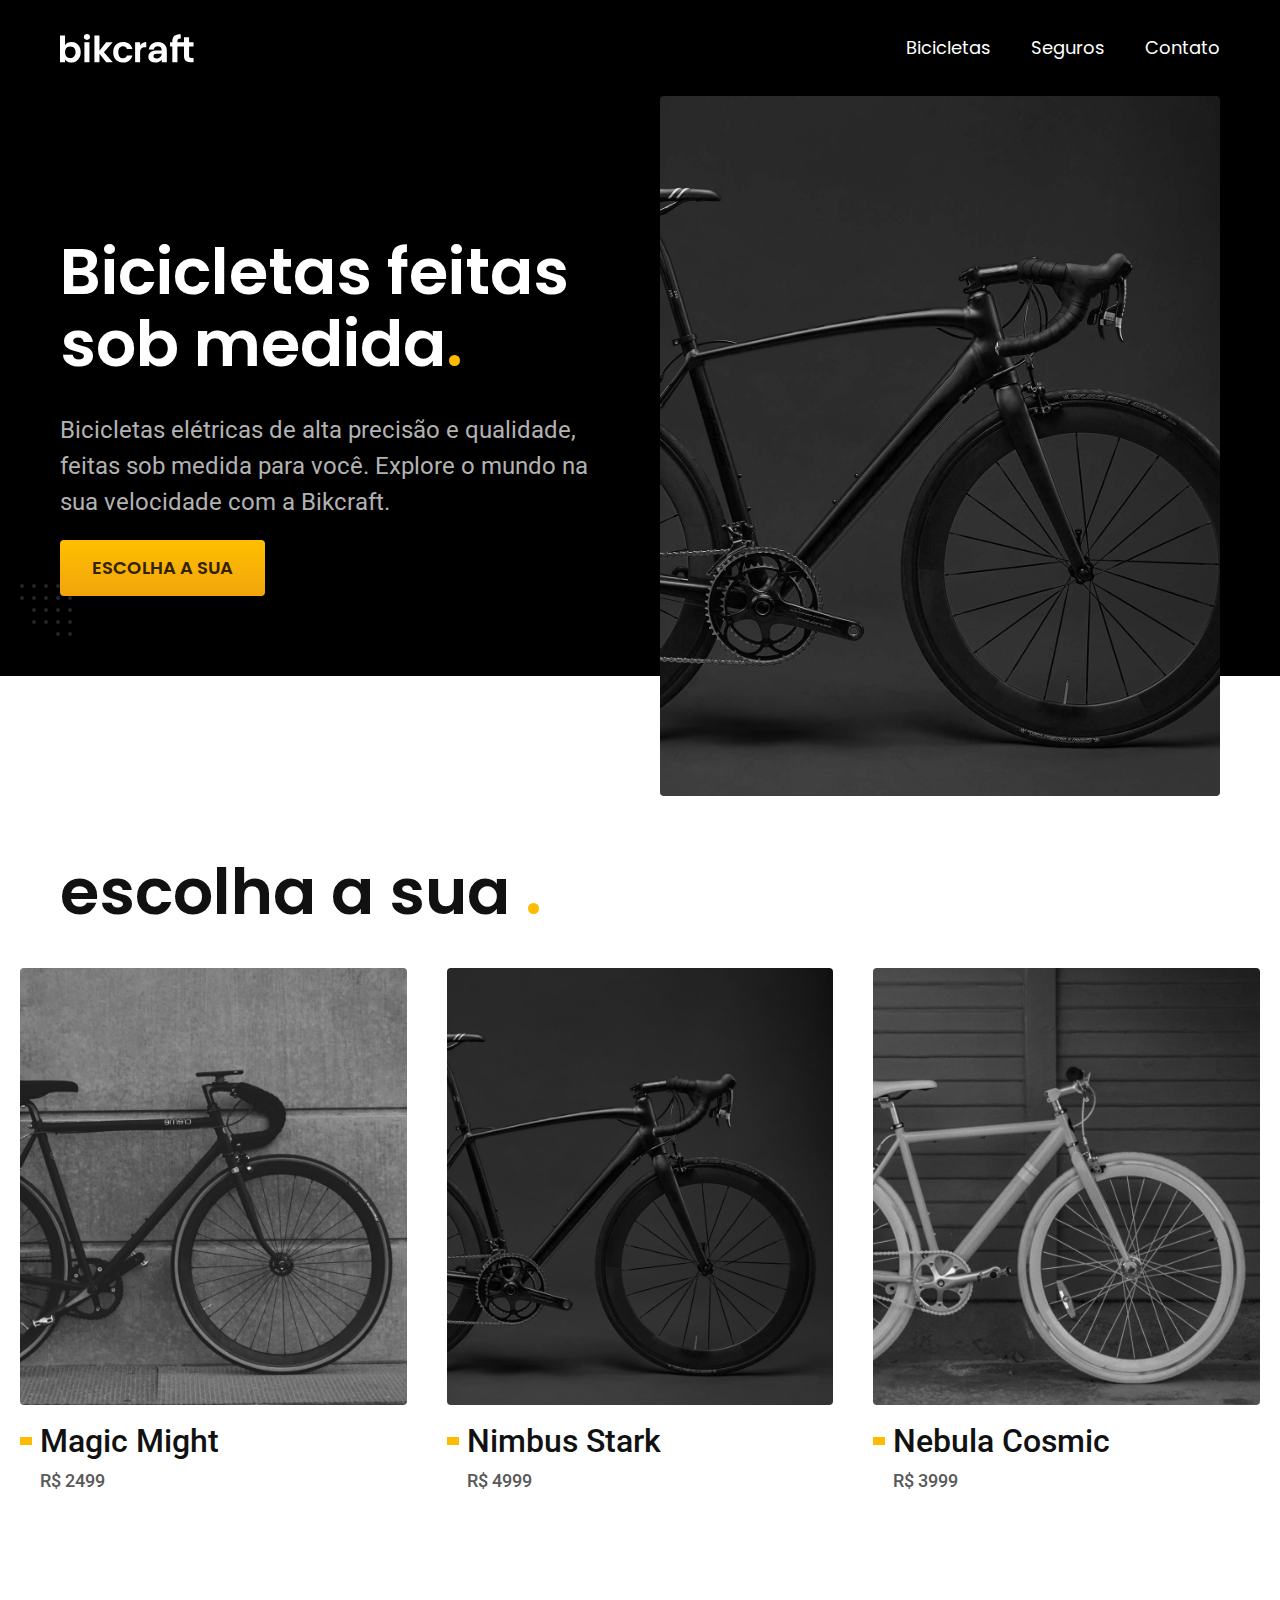
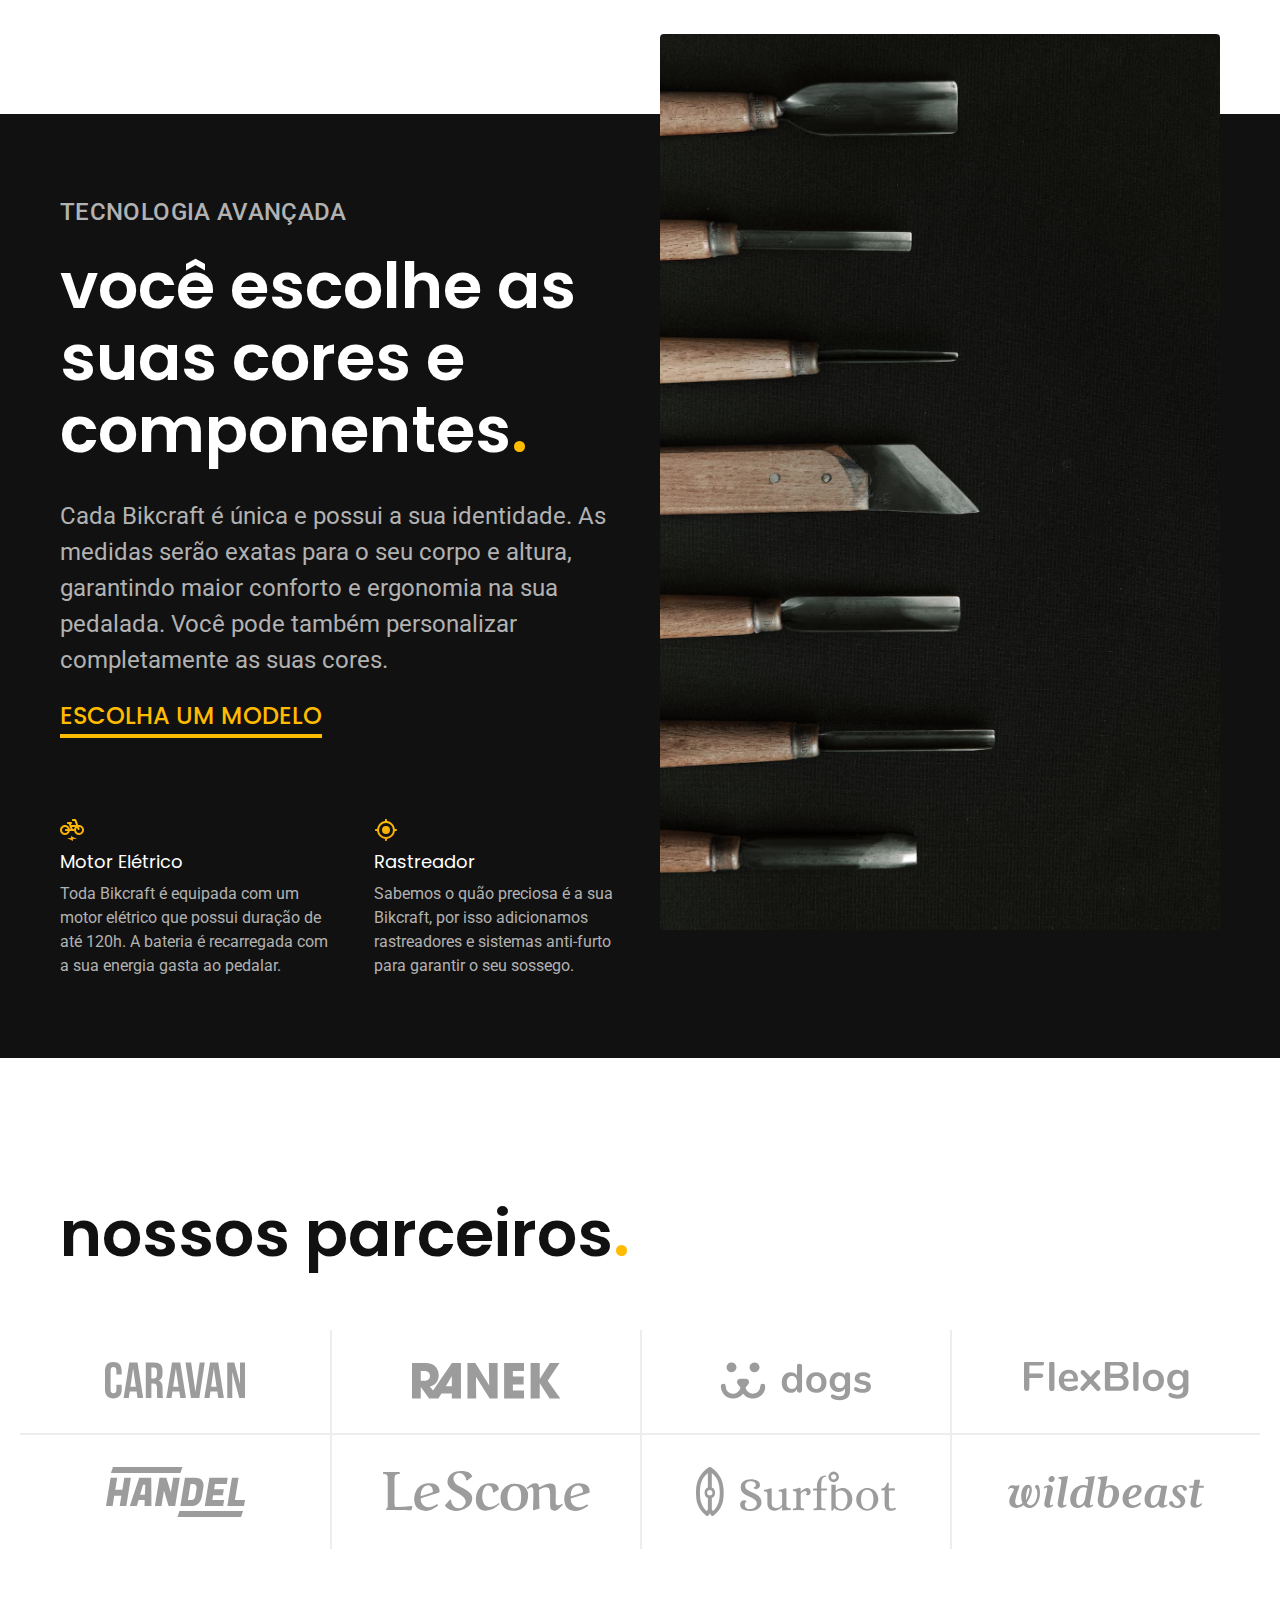
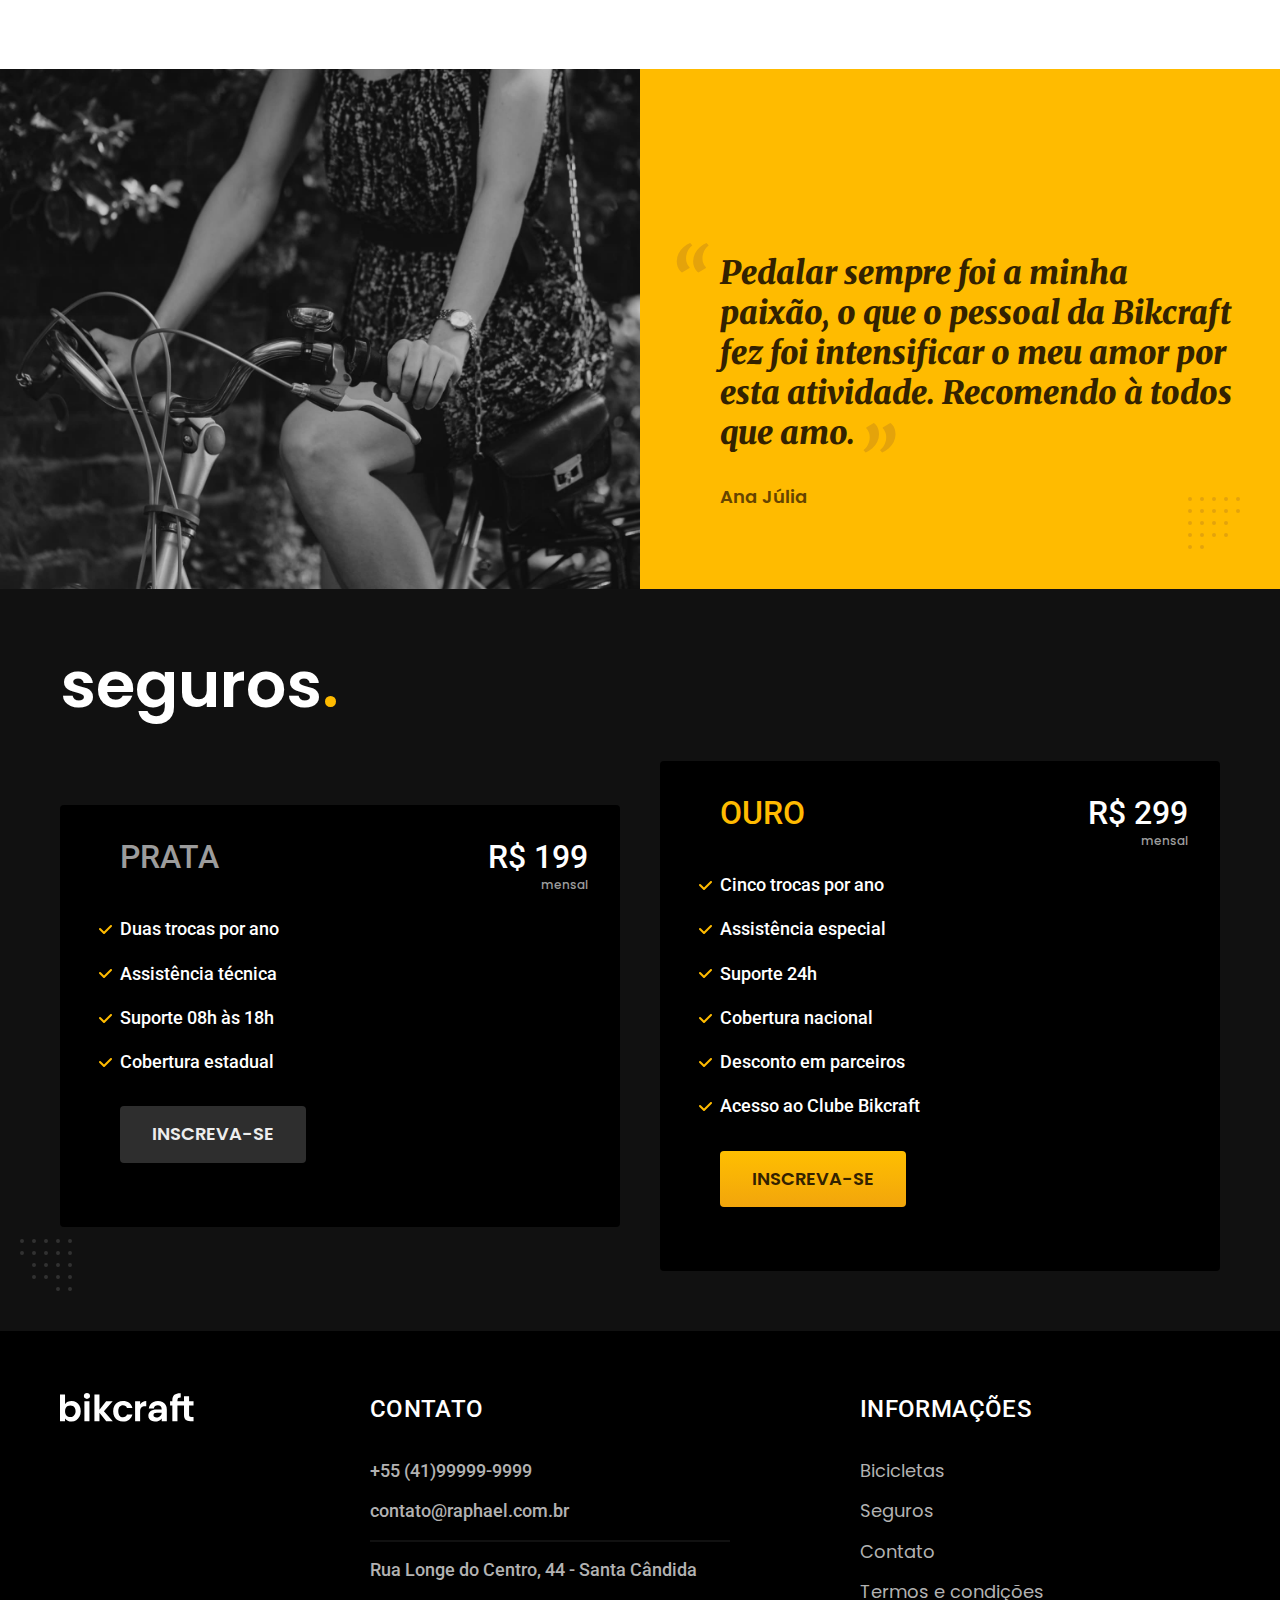
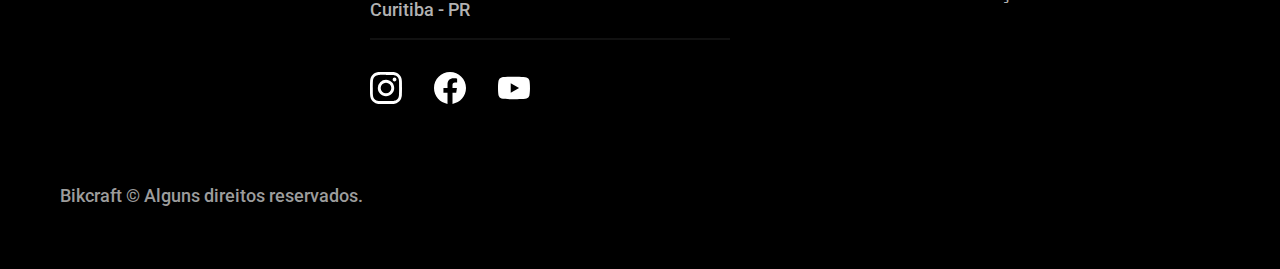
==== commit 8c6a54d3: "finalizando html e css" ====
--- a/index.html
+++ b/index.html
@@ -5,6 +5,8 @@
   <meta http-equiv="X-UA-Compatible" content="IE=edge">
   <meta name="viewport" content="width=device-width, initial-scale=1.0">
   <meta name="description" content="Bicicletas elétricas de alta precisão e qualidade feitas sob medida para o cliente. Explore o mundo e sua velocidade com a Bikraft.">
+
+  <link rel="preload" href="css/style.css" as="style"> <!-- carregar aqui antes de qualquer coisa -->
   <link rel="stylesheet" href="css/style.css">
   <link rel="preconnect" href="https://fonts.googleapis.com">
   <link rel="preconnect" href="https://fonts.gstatic.com" crossorigin>
@@ -16,7 +18,7 @@
    <header class="header-bg"> <!--Tag fora para completar o backgroud, ou seja, pintar toda a tela na parte de trás, com o backgroud se expandindo de ponta a ponta -->
     <div class="header container"> <!--Tag dentro para "segurar" o container-->
       <a href="./">
-        <img src="img/bikcraft.svg" alt="Bikcraft">
+        <img src="img/bikcraft.svg" width="136" height="32" alt="Bikcraft">
       </a>
       <nav aria-label="primaria">
         <ul class="header-menu cor-0 font-1-m">
@@ -35,9 +37,10 @@
         <p class="font-2-l cor-5">Bicicletas elétricas de alta precisão e qualidade, feitas sob medida para você. Explore o mundo na sua velocidade com a Bikcraft.</p>
         <a href="bicicletas.html" class="botao">Escolha a sua</a>
       </div>
-      <div>
-          <img src="img/fotos/introducao.jpg" alt="Bicicleta elétrica preta">
-      </div>
+      <picture>
+        <source media="(max-width: 800px)" srcset="img/bicicletas/nimbus.jpg">
+        <img src="img/fotos/introducao.jpg" width="1280" height="1600" alt="Bicicleta elétrica preta">
+      </picture>
     </div>
   </main>
 
@@ -46,21 +49,21 @@
     <ul>
       <li>
         <a href="./bicicletas/magic.html">
-          <img src="img/bicicletas/magic-home.jpg" alt="Bicicleta preta">
+          <img src="img/bicicletas/magic-home.jpg" width="920" height="1040" alt="Bicicleta preta">
           <h3 class="font-1-xl">Magic Might</h3>
           <span class="font-2-m cor-8">R$ 2499</span>
         </a>
       </li>
       <li>
         <a href="./bicicletas/nimbus.html">
-          <img src="img/bicicletas/nimbus-home.jpg" alt="Bicicleta cinza">
+          <img src="img/bicicletas/nimbus-home.jpg" width="920" height="1040" alt="Bicicleta cinza">
           <h3 class="font-1-xl">Nimbus Stark</h3>
           <span class="font-2-m cor-8">R$ 4999</span>
         </a>
       </li>
       <li>
         <a href="./bicicletas/nebula.html">
-          <img src="img/bicicletas/nebula-home.jpg" alt="Bicicleta cinza">
+          <img src="img/bicicletas/nebula-home.jpg" width="920" height="1040" alt="Bicicleta cinza">
           <h3 class="font-1-xl">Nebula Cosmic</h3>
           <span class="font-2-m cor-8">R$ 3999</span>
         </a>
@@ -97,20 +100,20 @@
   <section class="parceiros" aria-label="Nossos parceiros">
     <h2 class="container font-1-xxl">nossos parceiros<span class="cor-p1">.</span></h2>
     <ul>
-      <li><img src="img/parceiros/caravan.svg" alt="caravan"></li>
-      <li><img src="img/parceiros/ranek.svg" alt="ranek"></li>
-      <li><img src="img/parceiros/dogs.svg" alt="dogs"></li>
-      <li><img src="img/parceiros/flexblog.svg" alt="flexblog"></li>
-      <li><img src="img/parceiros/handel.svg" alt="handel"></li>
-      <li><img src="img/parceiros/lescone.svg" alt="lescone"></li>
-      <li><img src="img/parceiros/surfbot.svg" alt="surfbot"></li>
-      <li><img src="img/parceiros/wildbeast.svg" alt="wildbeast"></li>
+      <li><img src="img/parceiros/caravan.svg" width="140" height="38" alt="caravan"></li>
+      <li><img src="img/parceiros/ranek.svg" width="149" height="36" alt="ranek"></li>
+      <li><img src="img/parceiros/dogs.svg"  width="152" height="39" alt="dogs"></li>
+      <li><img src="img/parceiros/flexblog.svg"  width="165" height="38" alt="flexblog"></li>
+      <li><img src="img/parceiros/handel.svg"  width="139" height="50" alt="handel"></li>
+      <li><img src="img/parceiros/lescone.svg"  width="208" height="41" alt="lescone"></li>
+      <li><img src="img/parceiros/surfbot.svg"  width="200" height="49" alt="surfbot"></li>
+      <li><img src="img/parceiros/wildbeast.svg" width="196" height="34"  alt="wildbeast"></li>
     </ul>
   </section>
 
   <section class="depoimento" aria-label="Depoimento">
     <div>
-      <img src="img/fotos/depoimento.jpg" alt="pessoa pedalando uma bicicleta bikraft">
+      <img src="img/fotos/depoimento.jpg" width="1560" height="1360"  alt="pessoa pedalando uma bicicleta bikraft">
     </div>
     <div class="depoimento-conteudo">
       <blockquote class="font-1-xl cor-p5">
@@ -152,7 +155,7 @@
 
   <footer class="footer-bg">
     <div class="footer container">
-      <img src="img/bikcraft.svg" alt="Bikraft">
+      <img src="img/bikcraft.svg"  width="136" height="32" alt="Bikraft">
       <div class="footer-contato">
         <h3 class="font-2-l-b cor-0">Contato</h3>
         <ul class="font-2-m cor-5">
@@ -163,13 +166,13 @@
         </ul>
         <div class="footer-redes">
           <a href="./">
-            <img src="img/redes/instagram.svg" alt="Instagram">
+            <img src="img/redes/instagram.svg" width="32" height="32" alt="Instagram">
           </a>
           <a href="./">
-            <img src="img/redes/facebook.svg" alt="Facebook">
+            <img src="img/redes/facebook.svg" width="32" height="32" alt="Facebook">
           </a>
           <a href="./">
-            <img src="img/redes/youtube.svg" alt="youtube">
+            <img src="img/redes/youtube.svg" width="32" height="32" alt="youtube">
           </a>
         </div>
       </div>
--- a/css/style.css
+++ b/css/style.css
@@ -7,6 +7,7 @@
 
 /*Utilidades*/
 @import 'utilidades/componentes.css';
+@import 'utilidades/formulario.css';
 
 /*Home*/
 @import 'home/intro.css';
@@ -16,6 +17,23 @@
 
 /*Bicicletas*/
 @import 'bicicletas/bibicletas-lista.css';
+@import 'bicicletas/bicicletas.css';
+
+/*Bicicleta*/
+@import 'bicicleta/bicicleta.css';
+@import 'bicicleta/seguro.css';
 
 /*Seguros*/
-@import 'seguros/seguros.css';+@import 'seguros/seguros.css';
+@import 'seguros/vantagens.css';
+@import 'seguros/perguntas.css';
+
+/*Contato*/
+@import 'contato/contato.css';
+@import 'contato/lojas.css';
+
+/*Termos*/
+@import 'termos/termos.css';
+
+/*Orçamento*/
+@import 'orcamento/orcamento.css';--- a/css/style.css
+++ b/css/style.css
@@ -7,6 +7,7 @@
 
 /*Utilidades*/
 @import 'utilidades/componentes.css';
+@import 'utilidades/formulario.css';
 
 /*Home*/
 @import 'home/intro.css';
@@ -16,6 +17,23 @@
 
 /*Bicicletas*/
 @import 'bicicletas/bibicletas-lista.css';
+@import 'bicicletas/bicicletas.css';
+
+/*Bicicleta*/
+@import 'bicicleta/bicicleta.css';
+@import 'bicicleta/seguro.css';
 
 /*Seguros*/
-@import 'seguros/seguros.css';+@import 'seguros/seguros.css';
+@import 'seguros/vantagens.css';
+@import 'seguros/perguntas.css';
+
+/*Contato*/
+@import 'contato/contato.css';
+@import 'contato/lojas.css';
+
+/*Termos*/
+@import 'termos/termos.css';
+
+/*Orçamento*/
+@import 'orcamento/orcamento.css';